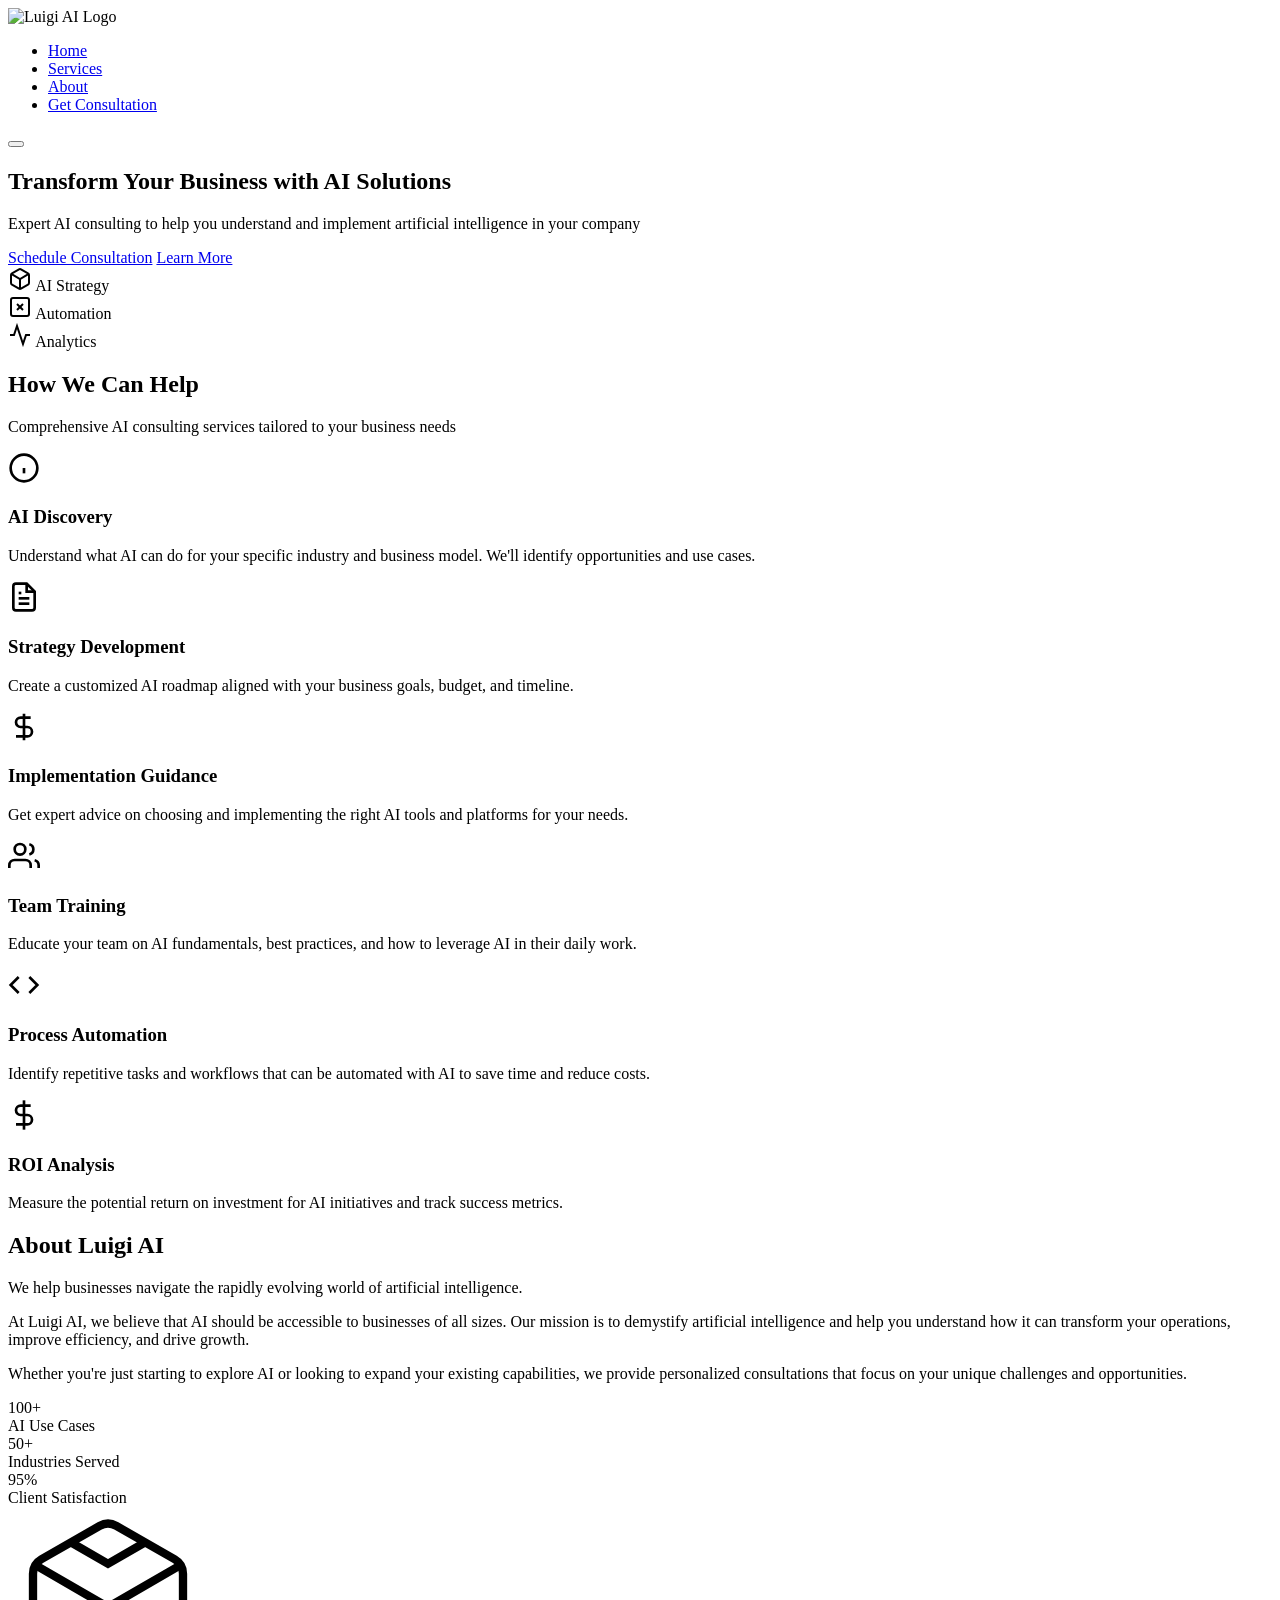
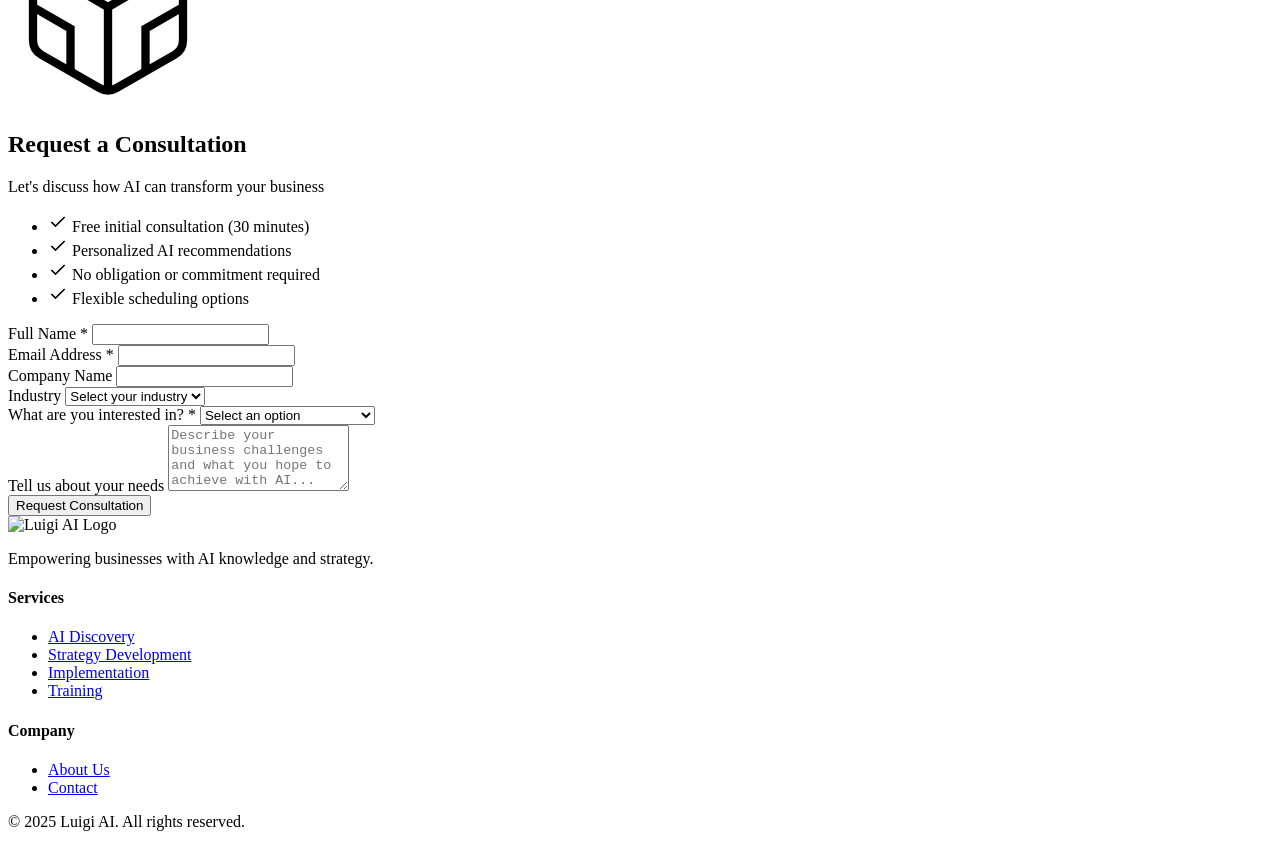
==== index.html @ 8d46aa13 "go live" ====
<!DOCTYPE html>
<html lang="en">
<head>
    <meta charset="UTF-8">
    <meta name="viewport" content="width=device-width, initial-scale=1.0">
    <title>Luigi AI - AI Consulting for Your Business</title>
    <link rel="stylesheet" href="styles.css">
    <link rel="preconnect" href="https://fonts.googleapis.com">
    <link rel="preconnect" href="https://fonts.gstatic.com" crossorigin>
    <link href="https://fonts.googleapis.com/css2?family=Inter:wght@300;400;500;600;700&display=swap" rel="stylesheet">
</head>
<body class="home-page">
    <!-- Navigation -->
    <nav class="navbar">
        <div class="container">
            <div class="nav-content">
                <div class="logo">
                    <img src="static/Luigi AI Logo.png" alt="Luigi AI Logo">
                </div>
                <ul class="nav-links">
                    <li><a href="#home">Home</a></li>
                    <li><a href="#services">Services</a></li>
                    <li><a href="#about">About</a></li>
                    <li><a href="#consultation" class="btn-primary">Get Consultation</a></li>
                </ul>
                <button class="mobile-menu-toggle" aria-label="Toggle menu">
                    <span></span>
                    <span></span>
                    <span></span>
                </button>
            </div>
        </div>
    </nav>

    <!-- Hero Section -->
    <section id="home" class="hero">
        <div class="container">
            <div class="hero-content">
                <h1 class="hero-title">Transform Your Business with <span class="gradient-text">AI Solutions</span></h1>
                <p class="hero-subtitle">Expert AI consulting to help you understand and implement artificial intelligence in your company</p>
                <div class="hero-buttons">
                    <a href="#consultation" class="btn-primary btn-large">Schedule Consultation</a>
                    <a href="#services" class="btn-secondary btn-large">Learn More</a>
                </div>
            </div>
            <div class="hero-visual">
                <div class="floating-card card-1">
                    <svg width="24" height="24" viewBox="0 0 24 24" fill="none" stroke="currentColor" stroke-width="2">
                        <path d="M21 16V8a2 2 0 0 0-1-1.73l-7-4a2 2 0 0 0-2 0l-7 4A2 2 0 0 0 3 8v8a2 2 0 0 0 1 1.73l7 4a2 2 0 0 0 2 0l7-4A2 2 0 0 0 21 16z"></path>
                        <polyline points="3.27 6.96 12 12.01 20.73 6.96"></polyline>
                        <line x1="12" y1="22.08" x2="12" y2="12"></line>
                    </svg>
                    <span>AI Strategy</span>
                </div>
                <div class="floating-card card-2">
                    <svg width="24" height="24" viewBox="0 0 24 24" fill="none" stroke="currentColor" stroke-width="2">
                        <rect x="3" y="3" width="18" height="18" rx="2" ry="2"></rect>
                        <line x1="9" y1="9" x2="15" y2="15"></line>
                        <line x1="15" y1="9" x2="9" y2="15"></line>
                    </svg>
                    <span>Automation</span>
                </div>
                <div class="floating-card card-3">
                    <svg width="24" height="24" viewBox="0 0 24 24" fill="none" stroke="currentColor" stroke-width="2">
                        <polyline points="22 12 18 12 15 21 9 3 6 12 2 12"></polyline>
                    </svg>
                    <span>Analytics</span>
                </div>
            </div>
        </div>
    </section>

    <!-- Services Section -->
    <section id="services" class="services">
        <div class="container">
            <div class="section-header">
                <h2>How We Can Help</h2>
                <p>Comprehensive AI consulting services tailored to your business needs</p>
            </div>
            <div class="services-grid">
                <div class="service-card">
                    <div class="service-icon">
                        <svg width="32" height="32" viewBox="0 0 24 24" fill="none" stroke="currentColor" stroke-width="2">
                            <circle cx="12" cy="12" r="10"></circle>
                            <line x1="12" y1="16" x2="12" y2="12"></line>
                            <line x1="12" y1="8" x2="12.01" y2="8"></line>
                        </svg>
                    </div>
                    <h3>AI Discovery</h3>
                    <p>Understand what AI can do for your specific industry and business model. We'll identify opportunities and use cases.</p>
                </div>
                <div class="service-card">
                    <div class="service-icon">
                        <svg width="32" height="32" viewBox="0 0 24 24" fill="none" stroke="currentColor" stroke-width="2">
                            <path d="M14 2H6a2 2 0 0 0-2 2v16a2 2 0 0 0 2 2h12a2 2 0 0 0 2-2V8z"></path>
                            <polyline points="14 2 14 8 20 8"></polyline>
                            <line x1="16" y1="13" x2="8" y2="13"></line>
                            <line x1="16" y1="17" x2="8" y2="17"></line>
                            <polyline points="10 9 9 9 8 9"></polyline>
                        </svg>
                    </div>
                    <h3>Strategy Development</h3>
                    <p>Create a customized AI roadmap aligned with your business goals, budget, and timeline.</p>
                </div>
                <div class="service-card">
                    <div class="service-icon">
                        <svg width="32" height="32" viewBox="0 0 24 24" fill="none" stroke="currentColor" stroke-width="2">
                            <path d="M12 2v20M17 5H9.5a3.5 3.5 0 0 0 0 7h5a3.5 3.5 0 0 1 0 7H6"></path>
                        </svg>
                    </div>
                    <h3>Implementation Guidance</h3>
                    <p>Get expert advice on choosing and implementing the right AI tools and platforms for your needs.</p>
                </div>
                <div class="service-card">
                    <div class="service-icon">
                        <svg width="32" height="32" viewBox="0 0 24 24" fill="none" stroke="currentColor" stroke-width="2">
                            <path d="M17 21v-2a4 4 0 0 0-4-4H5a4 4 0 0 0-4 4v2"></path>
                            <circle cx="9" cy="7" r="4"></circle>
                            <path d="M23 21v-2a4 4 0 0 0-3-3.87"></path>
                            <path d="M16 3.13a4 4 0 0 1 0 7.75"></path>
                        </svg>
                    </div>
                    <h3>Team Training</h3>
                    <p>Educate your team on AI fundamentals, best practices, and how to leverage AI in their daily work.</p>
                </div>
                <div class="service-card">
                    <div class="service-icon">
                        <svg width="32" height="32" viewBox="0 0 24 24" fill="none" stroke="currentColor" stroke-width="2">
                            <polyline points="16 18 22 12 16 6"></polyline>
                            <polyline points="8 6 2 12 8 18"></polyline>
                        </svg>
                    </div>
                    <h3>Process Automation</h3>
                    <p>Identify repetitive tasks and workflows that can be automated with AI to save time and reduce costs.</p>
                </div>
                <div class="service-card">
                    <div class="service-icon">
                        <svg width="32" height="32" viewBox="0 0 24 24" fill="none" stroke="currentColor" stroke-width="2">
                            <line x1="12" y1="1" x2="12" y2="23"></line>
                            <path d="M17 5H9.5a3.5 3.5 0 0 0 0 7h5a3.5 3.5 0 0 1 0 7H6"></path>
                        </svg>
                    </div>
                    <h3>ROI Analysis</h3>
                    <p>Measure the potential return on investment for AI initiatives and track success metrics.</p>
                </div>
            </div>
        </div>
    </section>

    <!-- About Section -->
    <section id="about" class="about">
        <div class="container">
            <div class="about-content">
                <div class="about-text">
                    <h2>About Luigi AI</h2>
                    <p class="lead">We help businesses navigate the rapidly evolving world of artificial intelligence.</p>
                    <p>At Luigi AI, we believe that AI should be accessible to businesses of all sizes. Our mission is to demystify artificial intelligence and help you understand how it can transform your operations, improve efficiency, and drive growth.</p>
                    <p>Whether you're just starting to explore AI or looking to expand your existing capabilities, we provide personalized consultations that focus on your unique challenges and opportunities.</p>
                    <div class="stats">
                        <div class="stat">
                            <div class="stat-number">100+</div>
                            <div class="stat-label">AI Use Cases</div>
                        </div>
                        <div class="stat">
                            <div class="stat-number">50+</div>
                            <div class="stat-label">Industries Served</div>
                        </div>
                        <div class="stat">
                            <div class="stat-number">95%</div>
                            <div class="stat-label">Client Satisfaction</div>
                        </div>
                    </div>
                </div>
                <div class="about-image">
                    <div class="image-placeholder">
                        <svg width="200" height="200" viewBox="0 0 24 24" fill="none" stroke="currentColor" stroke-width="1">
                            <path d="M21 16V8a2 2 0 0 0-1-1.73l-7-4a2 2 0 0 0-2 0l-7 4A2 2 0 0 0 3 8v8a2 2 0 0 0 1 1.73l7 4a2 2 0 0 0 2 0l7-4A2 2 0 0 0 21 16z"></path>
                            <polyline points="7.5 4.21 12 6.81 16.5 4.21"></polyline>
                            <polyline points="7.5 19.79 7.5 14.6 3 12"></polyline>
                            <polyline points="21 12 16.5 14.6 16.5 19.79"></polyline>
                            <polyline points="3.27 6.96 12 12.01 20.73 6.96"></polyline>
                            <line x1="12" y1="22.08" x2="12" y2="12"></line>
                        </svg>
                    </div>
                </div>
            </div>
        </div>
    </section>

    <!-- Consultation Form Section -->
    <section id="consultation" class="consultation">
        <div class="container">
            <div class="consultation-content">
                <div class="consultation-info">
                    <h2>Request a Consultation</h2>
                    <p class="lead">Let's discuss how AI can transform your business</p>
                    <ul class="benefits-list">
                        <li>
                            <svg width="20" height="20" viewBox="0 0 24 24" fill="none" stroke="currentColor" stroke-width="2">
                                <polyline points="20 6 9 17 4 12"></polyline>
                            </svg>
                            <span>Free initial consultation (30 minutes)</span>
                        </li>
                        <li>
                            <svg width="20" height="20" viewBox="0 0 24 24" fill="none" stroke="currentColor" stroke-width="2">
                                <polyline points="20 6 9 17 4 12"></polyline>
                            </svg>
                            <span>Personalized AI recommendations</span>
                        </li>
                        <li>
                            <svg width="20" height="20" viewBox="0 0 24 24" fill="none" stroke="currentColor" stroke-width="2">
                                <polyline points="20 6 9 17 4 12"></polyline>
                            </svg>
                            <span>No obligation or commitment required</span>
                        </li>
                        <li>
                            <svg width="20" height="20" viewBox="0 0 24 24" fill="none" stroke="currentColor" stroke-width="2">
                                <polyline points="20 6 9 17 4 12"></polyline>
                            </svg>
                            <span>Flexible scheduling options</span>
                        </li>
                    </ul>
                </div>
                <div class="consultation-form-wrapper">
                    <form id="consultationForm" class="consultation-form">
                        <div class="form-group">
                            <label for="name">Full Name *</label>
                            <input type="text" id="name" name="name" required>
                        </div>
                        <div class="form-group">
                            <label for="email">Email Address *</label>
                            <input type="email" id="email" name="email" required>
                        </div>
                        <div class="form-group">
                            <label for="company">Company Name</label>
                            <input type="text" id="company" name="company">
                        </div>
                        <div class="form-group">
                            <label for="industry">Industry</label>
                            <select id="industry" name="industry">
                                <option value="">Select your industry</option>
                                <option value="technology">Technology</option>
                                <option value="healthcare">Healthcare</option>
                                <option value="finance">Finance</option>
                                <option value="retail">Retail</option>
                                <option value="manufacturing">Manufacturing</option>
                                <option value="education">Education</option>
                                <option value="real-estate">Real Estate</option>
                                <option value="marketing">Marketing</option>
                                <option value="other">Other</option>
                            </select>
                        </div>
                        <div class="form-group">
                            <label for="interest">What are you interested in? *</label>
                            <select id="interest" name="interest" required>
                                <option value="">Select an option</option>
                                <option value="learning">Learning about AI basics</option>
                                <option value="strategy">Developing an AI strategy</option>
                                <option value="implementation">Implementing AI tools</option>
                                <option value="automation">Process automation</option>
                                <option value="training">Team training</option>
                                <option value="other">Other</option>
                            </select>
                        </div>
                        <div class="form-group">
                            <label for="message">Tell us about your needs</label>
                            <textarea id="message" name="message" rows="4" placeholder="Describe your business challenges and what you hope to achieve with AI..."></textarea>
                        </div>
                        <button type="submit" class="btn-primary btn-large btn-full">Request Consultation</button>
                    </form>
                    <div id="formSuccess" class="form-success" style="display: none;">
                        <svg width="48" height="48" viewBox="0 0 24 24" fill="none" stroke="currentColor" stroke-width="2">
                            <path d="M22 11.08V12a10 10 0 1 1-5.93-9.14"></path>
                            <polyline points="22 4 12 14.01 9 11.01"></polyline>
                        </svg>
                        <h3>Thank you for your request!</h3>
                        <p>We'll get back to you within 24 hours to schedule your consultation.</p>
                    </div>
                </div>
            </div>
        </div>
    </section>

    <!-- Footer -->
    <footer class="footer">
        <div class="container">
            <div class="footer-content">
                <div class="footer-brand">
                    <img src="static/Luigi AI Logo.png" alt="Luigi AI Logo" class="footer-logo">
                    <p>Empowering businesses with AI knowledge and strategy.</p>
                </div>
                <div class="footer-links">
                    <div class="footer-column">
                        <h4>Services</h4>
                        <ul>
                            <li><a href="#services">AI Discovery</a></li>
                            <li><a href="#services">Strategy Development</a></li>
                            <li><a href="#services">Implementation</a></li>
                            <li><a href="#services">Training</a></li>
                        </ul>
                    </div>
                    <div class="footer-column">
                        <h4>Company</h4>
                        <ul>
                            <li><a href="#about">About Us</a></li>
                            <li><a href="#consultation">Contact</a></li>
                        </ul>
                    </div>
                </div>
            </div>
            <div class="footer-bottom">
                <p>&copy; 2025 Luigi AI. All rights reserved.</p>
            </div>
        </div>
    </footer>

    <script type="text/javascript" src="https://cdn.jsdelivr.net/npm/@emailjs/browser@4/dist/email.min.js"></script>
    <script src="script.js"></script>
</body>
</html>
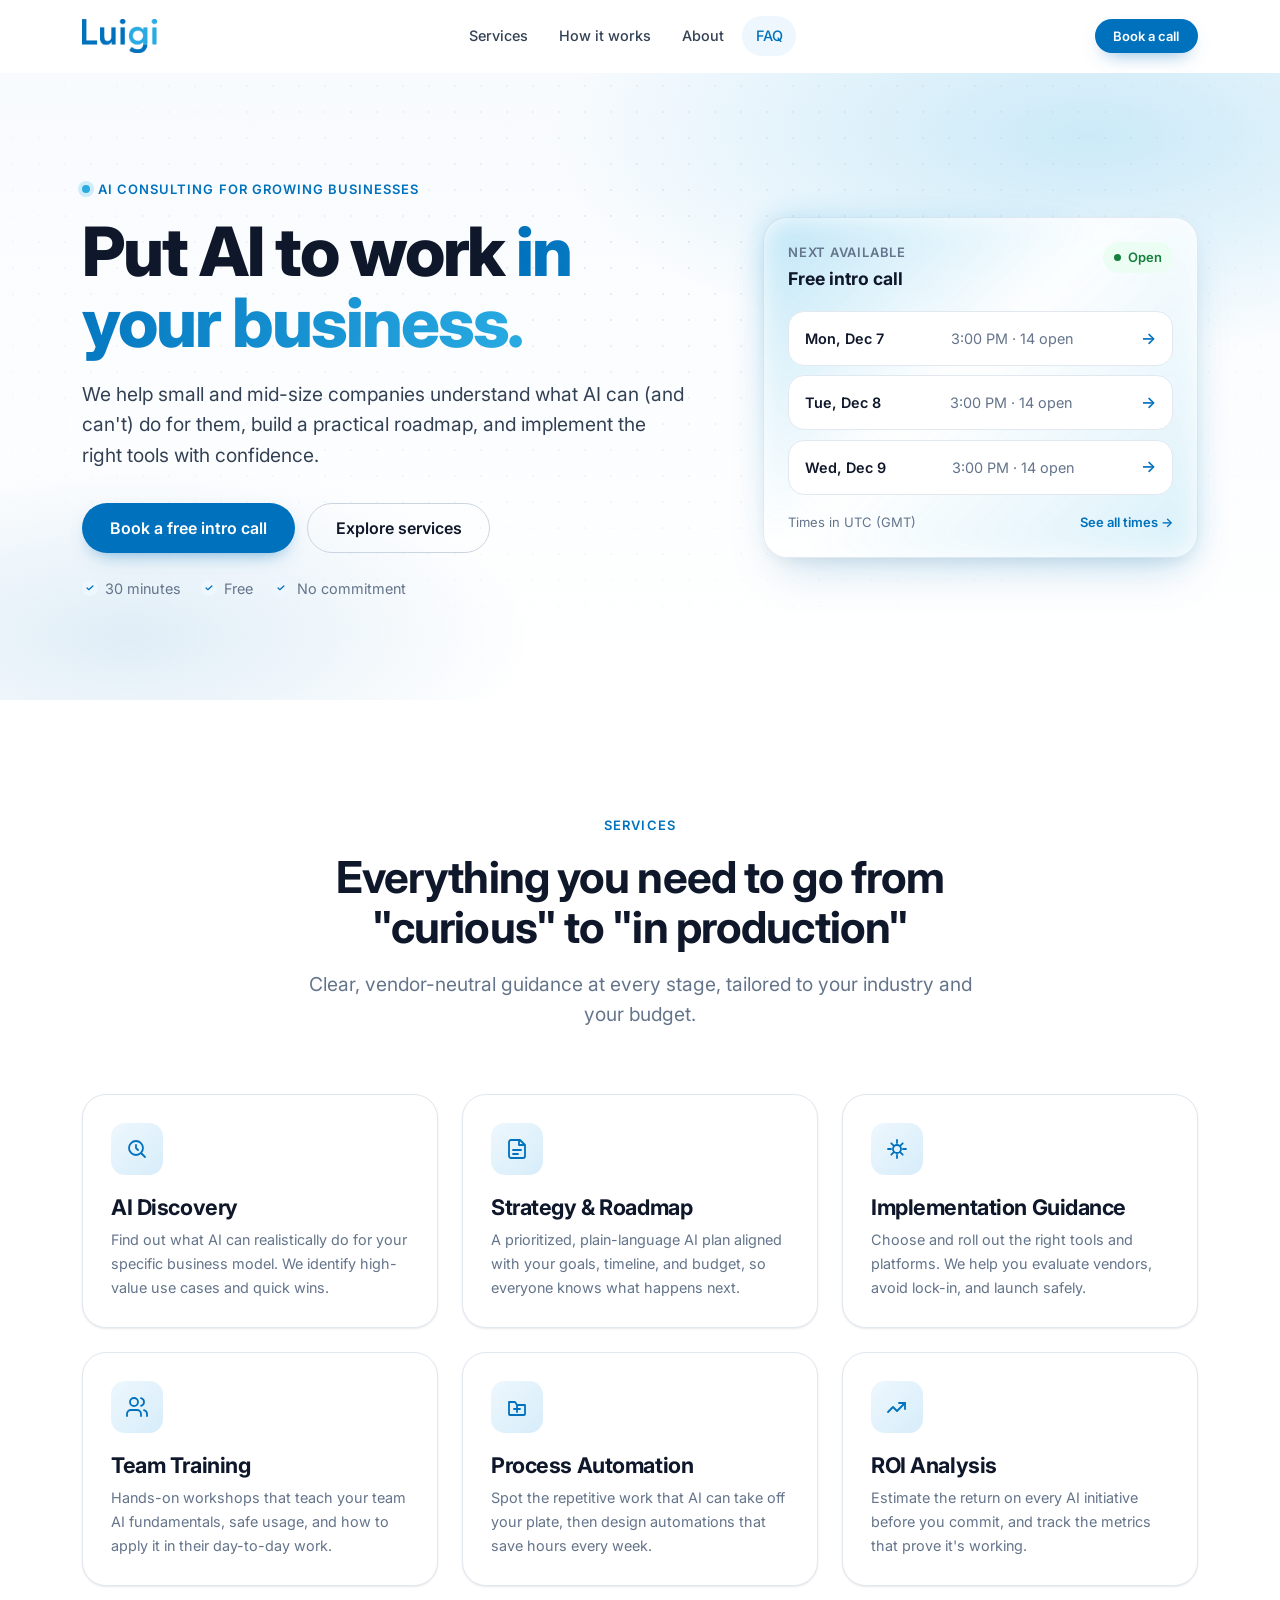
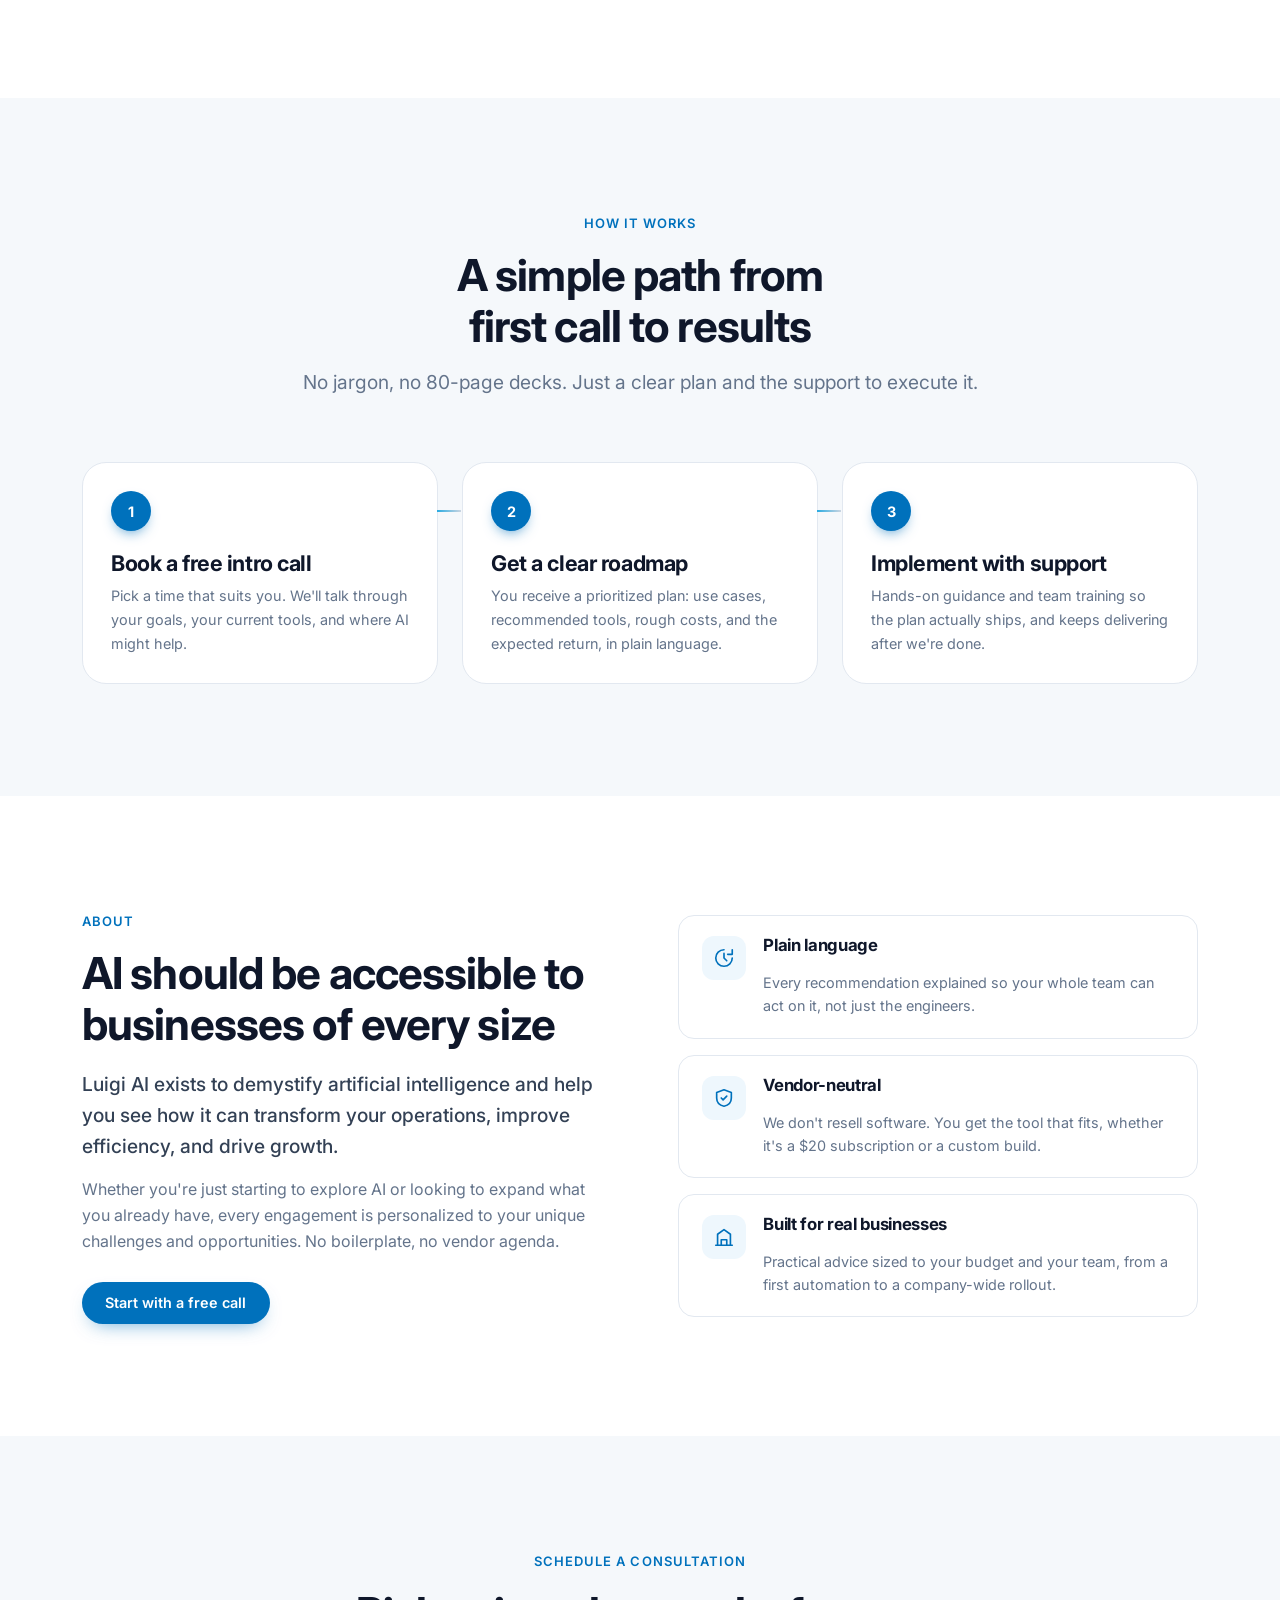
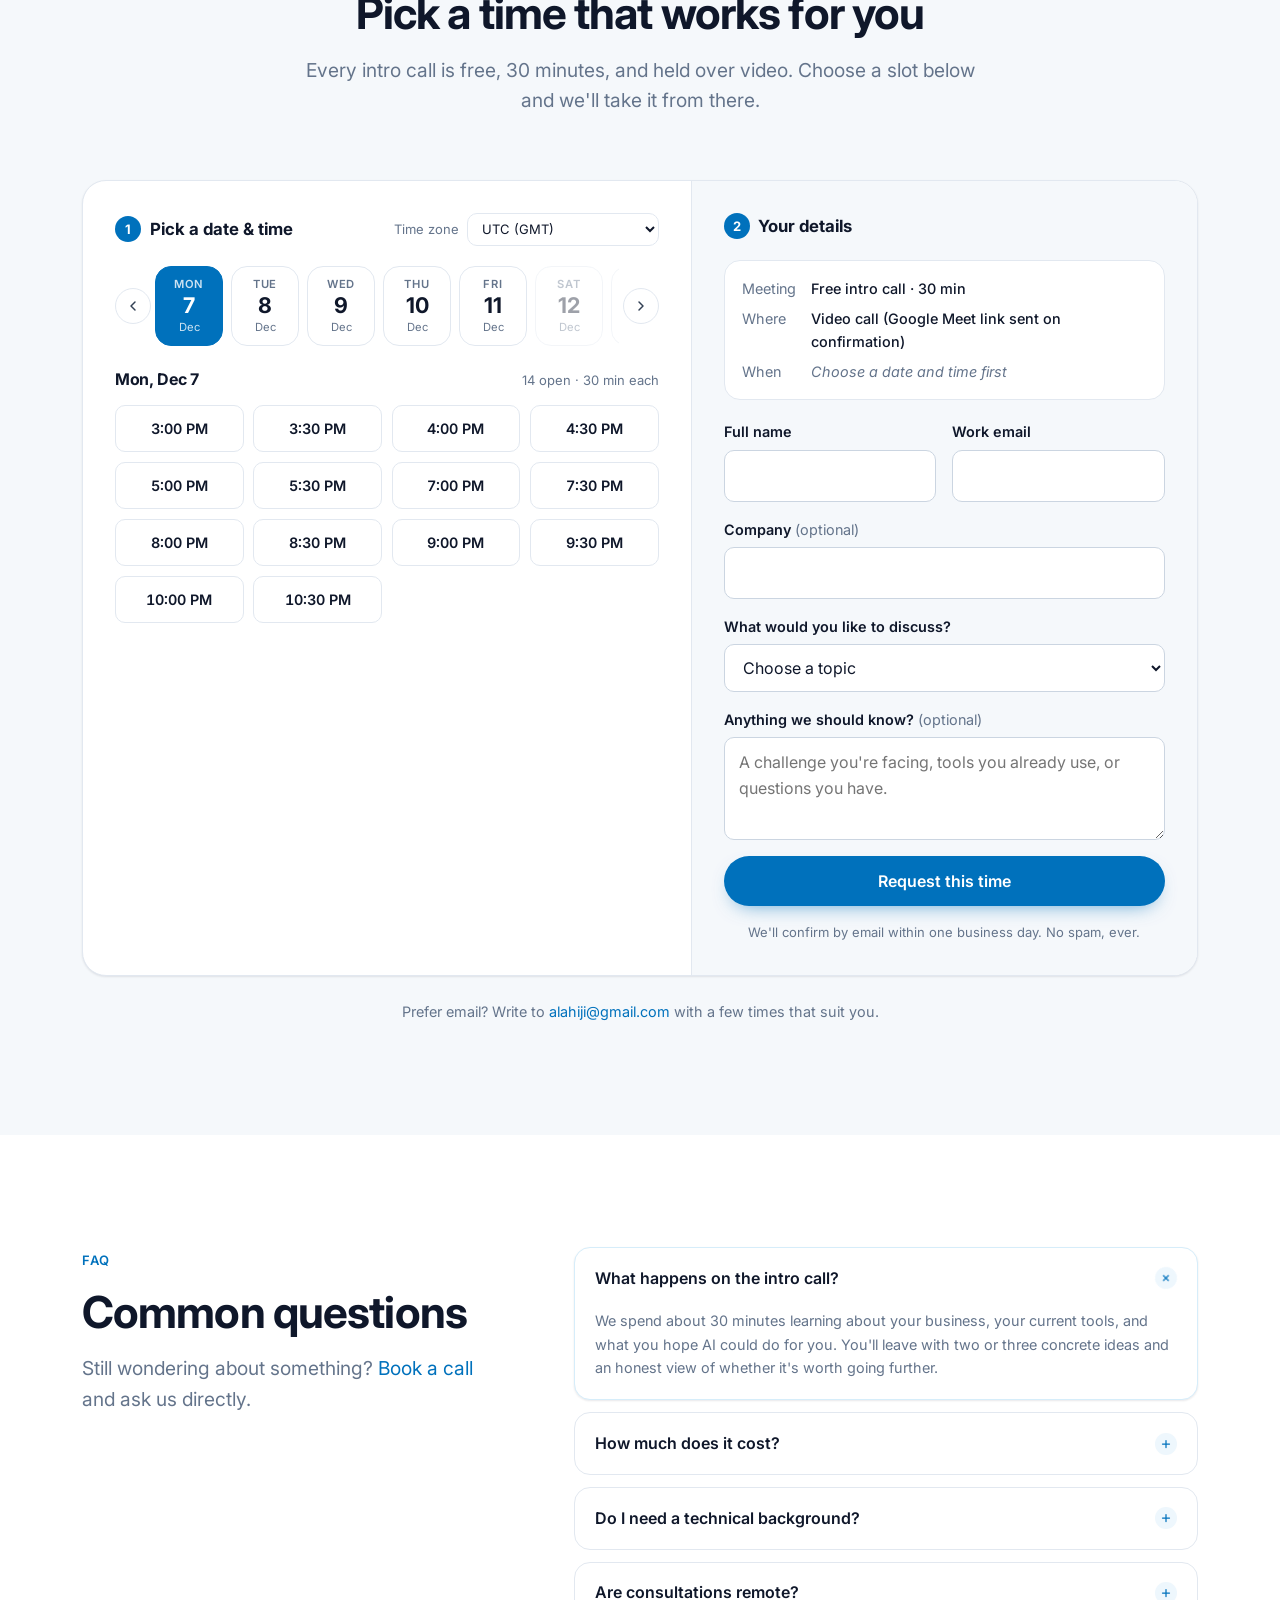
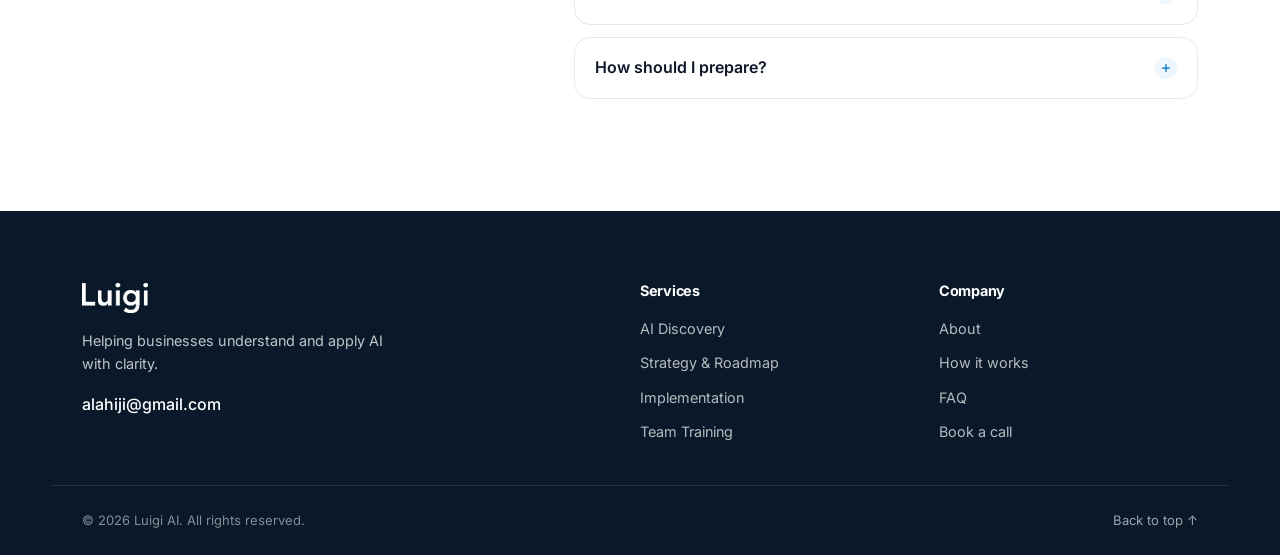
==== commit 049334eb: "Redesign site and add configurable consultation scheduler Rebuild the one-page site with a modern, r" ====
--- a/index.html
+++ b/index.html
@@ -3,318 +3,337 @@
 <head>
     <meta charset="UTF-8">
     <meta name="viewport" content="width=device-width, initial-scale=1.0">
-    <title>Luigi AI - AI Consulting for Your Business</title>
-    <link rel="stylesheet" href="styles.css">
+    <title>Luigi AI — Practical AI consulting for your business</title>
+    <meta name="description" content="Luigi AI helps small and mid-size businesses understand what AI can do for them, build a practical roadmap, and implement the right tools. Book a free 30-minute intro call.">
+    <meta name="theme-color" content="#0071BC">
+    <link rel="canonical" href="https://luigiai.dev/">
+    <link rel="icon" href="favicon.svg" type="image/svg+xml">
+    <link rel="apple-touch-icon" href="static/Luigi AI Logo.png">
+
+    <meta property="og:type" content="website">
+    <meta property="og:site_name" content="Luigi AI">
+    <meta property="og:title" content="Luigi AI — Practical AI consulting for your business">
+    <meta property="og:description" content="Understand what AI can do for your business, get a clear roadmap, and implement with confidence. Book a free 30-minute intro call.">
+    <meta property="og:url" content="https://luigiai.dev/">
+    <meta property="og:image" content="https://luigiai.dev/static/Luigi%20AI%20Logo.png">
+    <meta name="twitter:card" content="summary_large_image">
+    <meta name="twitter:title" content="Luigi AI — Practical AI consulting for your business">
+    <meta name="twitter:description" content="Understand what AI can do for your business, get a clear roadmap, and implement with confidence.">
+    <meta name="twitter:image" content="https://luigiai.dev/static/Luigi%20AI%20Logo.png">
+
     <link rel="preconnect" href="https://fonts.googleapis.com">
     <link rel="preconnect" href="https://fonts.gstatic.com" crossorigin>
-    <link href="https://fonts.googleapis.com/css2?family=Inter:wght@300;400;500;600;700&display=swap" rel="stylesheet">
+    <link href="https://fonts.googleapis.com/css2?family=Inter:wght@400;500;600;700;800&display=swap" rel="stylesheet">
+    <link rel="stylesheet" href="styles.css">
+
+    <script type="application/ld+json">
+    {
+      "@context": "https://schema.org",
+      "@type": "ProfessionalService",
+      "name": "Luigi AI",
+      "url": "https://luigiai.dev/",
+      "logo": "https://luigiai.dev/static/Luigi%20AI%20Logo.png",
+      "description": "AI consulting for small and mid-size businesses: discovery, strategy, implementation guidance, and team training.",
+      "email": "alahiji@gmail.com",
+      "areaServed": "Worldwide",
+      "serviceType": ["AI consulting", "AI strategy", "Process automation", "AI training"]
+    }
+    </script>
 </head>
-<body class="home-page">
-    <!-- Navigation -->
-    <nav class="navbar">
-        <div class="container">
-            <div class="nav-content">
-                <div class="logo">
-                    <img src="static/Luigi AI Logo.png" alt="Luigi AI Logo">
-                </div>
-                <ul class="nav-links">
-                    <li><a href="#home">Home</a></li>
-                    <li><a href="#services">Services</a></li>
+<body>
+    <a class="skip-link" href="#main">Skip to content</a>
+
+    <!-- Header / Navigation -->
+    <header class="site-header" id="top">
+        <div class="container nav-bar">
+            <a href="#top" class="brand" aria-label="Luigi AI home">
+                <img src="static/Luigi AI Logo.png" alt="Luigi AI" width="3055" height="1390">
+            </a>
+
+            <nav class="nav-desktop" aria-label="Primary">
+                <a href="#services">Services</a>
+                <a href="#process">How it works</a>
+                <a href="#about">About</a>
+                <a href="#faq">FAQ</a>
+            </nav>
+
+            <div class="nav-actions">
+                <a href="#book" class="btn btn-primary btn-sm">Book a call</a>
+                <button class="nav-toggle" type="button" aria-label="Open menu" aria-expanded="false" aria-controls="mobileNav">
+                    <span class="nav-toggle-bar"></span>
+                    <span class="nav-toggle-bar"></span>
+                    <span class="nav-toggle-bar"></span>
+                </button>
+            </div>
+        </div>
+
+        <nav class="nav-mobile" id="mobileNav" aria-label="Mobile" hidden>
+            <a href="#services">Services</a>
+            <a href="#process">How it works</a>
+            <a href="#about">About</a>
+            <a href="#faq">FAQ</a>
+            <a href="#book" class="btn btn-primary btn-block">Book a free intro call</a>
+        </nav>
+    </header>
+
+    <main id="main">
+        <!-- Hero -->
+        <section class="hero" aria-labelledby="hero-title">
+            <div class="hero-bg" aria-hidden="true"></div>
+            <div class="container hero-grid">
+                <div class="hero-copy">
+                    <p class="eyebrow"><span class="eyebrow-dot"></span>AI consulting for growing businesses</p>
+                    <h1 id="hero-title" class="hero-title">Put AI to work <span class="text-gradient">in your business.</span></h1>
+                    <p class="hero-lead">We help small and mid-size companies understand what AI can (and can't) do for them, build a practical roadmap, and implement the right tools with confidence.</p>
+                    <div class="hero-actions">
+                        <a href="#book" class="btn btn-primary btn-lg">Book a free intro call</a>
+                        <a href="#services" class="btn btn-ghost btn-lg">Explore services</a>
+                    </div>
+                    <ul class="hero-trust" aria-label="What to expect">
+                        <li>30 minutes</li>
+                        <li>Free</li>
+                        <li>No commitment</li>
+                    </ul>
+                </div>
+
+                <div class="hero-card" id="heroCard" data-reveal>
+                    <div class="hero-card-head">
+                        <div>
+                            <p class="hero-card-kicker">Next available</p>
+                            <p class="hero-card-title" data-meeting-label>Free intro call</p>
+                        </div>
+                        <span class="pill pill-live"><span class="pill-dot"></span>Open</span>
+                    </div>
+                    <ul class="hero-slots" id="heroSlots" aria-label="Next available times">
+                        <li class="hero-slot-skeleton"></li>
+                        <li class="hero-slot-skeleton"></li>
+                        <li class="hero-slot-skeleton"></li>
+                    </ul>
+                    <p class="hero-card-foot">
+                        <span data-hero-tz>Times in your local time zone</span>
+                        <a href="#book">See all times →</a>
+                    </p>
+                </div>
+            </div>
+        </section>
+
+        <!-- Services -->
+        <section id="services" class="section" aria-labelledby="services-title">
+            <div class="container">
+                <div class="section-head">
+                    <p class="eyebrow">Services</p>
+                    <h2 id="services-title">Everything you need to go from "curious" to "in production"</h2>
+                    <p class="section-lead">Clear, vendor-neutral guidance at every stage, tailored to your industry and your budget.</p>
+                </div>
+
+                <div class="grid grid-3">
+                    <article class="card service" data-reveal>
+                        <div class="service-icon" aria-hidden="true">
+                            <svg viewBox="0 0 24 24" fill="none" stroke="currentColor" stroke-width="1.8" stroke-linecap="round" stroke-linejoin="round"><circle cx="11" cy="11" r="7"/><path d="m20 20-3.5-3.5"/><path d="M11 8v3l2 2"/></svg>
+                        </div>
+                        <h3>AI Discovery</h3>
+                        <p>Find out what AI can realistically do for your specific business model. We identify high-value use cases and quick wins.</p>
+                    </article>
+
+                    <article class="card service" data-reveal>
+                        <div class="service-icon" aria-hidden="true">
+                            <svg viewBox="0 0 24 24" fill="none" stroke="currentColor" stroke-width="1.8" stroke-linecap="round" stroke-linejoin="round"><path d="M4 19V5a2 2 0 0 1 2-2h9l5 5v11a2 2 0 0 1-2 2H6a2 2 0 0 1-2-2Z"/><path d="M14 3v5h5"/><path d="M8 13h8M8 17h5"/></svg>
+                        </div>
+                        <h3>Strategy &amp; Roadmap</h3>
+                        <p>A prioritized, plain-language AI plan aligned with your goals, timeline, and budget, so everyone knows what happens next.</p>
+                    </article>
+
+                    <article class="card service" data-reveal>
+                        <div class="service-icon" aria-hidden="true">
+                            <svg viewBox="0 0 24 24" fill="none" stroke="currentColor" stroke-width="1.8" stroke-linecap="round" stroke-linejoin="round"><path d="M12 3v3M12 18v3M3 12h3M18 12h3"/><circle cx="12" cy="12" r="4"/><path d="m6.3 6.3 2.1 2.1M15.6 15.6l2.1 2.1M6.3 17.7l2.1-2.1M15.6 8.4l2.1-2.1"/></svg>
+                        </div>
+                        <h3>Implementation Guidance</h3>
+                        <p>Choose and roll out the right tools and platforms. We help you evaluate vendors, avoid lock-in, and launch safely.</p>
+                    </article>
+
+                    <article class="card service" data-reveal>
+                        <div class="service-icon" aria-hidden="true">
+                            <svg viewBox="0 0 24 24" fill="none" stroke="currentColor" stroke-width="1.8" stroke-linecap="round" stroke-linejoin="round"><path d="M16 21v-2a4 4 0 0 0-4-4H6a4 4 0 0 0-4 4v2"/><circle cx="9" cy="7" r="4"/><path d="M22 21v-2a4 4 0 0 0-3-3.87M16 3.13a4 4 0 0 1 0 7.75"/></svg>
+                        </div>
+                        <h3>Team Training</h3>
+                        <p>Hands-on workshops that teach your team AI fundamentals, safe usage, and how to apply it in their day-to-day work.</p>
+                    </article>
+
+                    <article class="card service" data-reveal>
+                        <div class="service-icon" aria-hidden="true">
+                            <svg viewBox="0 0 24 24" fill="none" stroke="currentColor" stroke-width="1.8" stroke-linecap="round" stroke-linejoin="round"><path d="M4 7h6l2 3h8v9a1 1 0 0 1-1 1H5a1 1 0 0 1-1-1V7Z"/><path d="M9 14h6M12 11v6"/></svg>
+                        </div>
+                        <h3>Process Automation</h3>
+                        <p>Spot the repetitive work that AI can take off your plate, then design automations that save hours every week.</p>
+                    </article>
+
+                    <article class="card service" data-reveal>
+                        <div class="service-icon" aria-hidden="true">
+                            <svg viewBox="0 0 24 24" fill="none" stroke="currentColor" stroke-width="1.8" stroke-linecap="round" stroke-linejoin="round"><path d="M3 17l5-5 4 4 8-8"/><path d="M14 8h6v6"/></svg>
+                        </div>
+                        <h3>ROI Analysis</h3>
+                        <p>Estimate the return on every AI initiative before you commit, and track the metrics that prove it's working.</p>
+                    </article>
+                </div>
+            </div>
+        </section>
+
+        <!-- Process -->
+        <section id="process" class="section section-alt" aria-labelledby="process-title">
+            <div class="container">
+                <div class="section-head">
+                    <p class="eyebrow">How it works</p>
+                    <h2 id="process-title">A simple path from first call to results</h2>
+                    <p class="section-lead">No jargon, no 80-page decks. Just a clear plan and the support to execute it.</p>
+                </div>
+
+                <ol class="steps">
+                    <li class="step" data-reveal>
+                        <span class="step-num">1</span>
+                        <h3>Book a free intro call</h3>
+                        <p>Pick a time that suits you. We'll talk through your goals, your current tools, and where AI might help.</p>
+                    </li>
+                    <li class="step" data-reveal>
+                        <span class="step-num">2</span>
+                        <h3>Get a clear roadmap</h3>
+                        <p>You receive a prioritized plan: use cases, recommended tools, rough costs, and the expected return, in plain language.</p>
+                    </li>
+                    <li class="step" data-reveal>
+                        <span class="step-num">3</span>
+                        <h3>Implement with support</h3>
+                        <p>Hands-on guidance and team training so the plan actually ships, and keeps delivering after we're done.</p>
+                    </li>
+                </ol>
+            </div>
+        </section>
+
+        <!-- About -->
+        <section id="about" class="section" aria-labelledby="about-title">
+            <div class="container about-grid">
+                <div class="about-copy">
+                    <p class="eyebrow">About</p>
+                    <h2 id="about-title">AI should be accessible to businesses of every size</h2>
+                    <p class="lead">Luigi AI exists to demystify artificial intelligence and help you see how it can transform your operations, improve efficiency, and drive growth.</p>
+                    <p>Whether you're just starting to explore AI or looking to expand what you already have, every engagement is personalized to your unique challenges and opportunities. No boilerplate, no vendor agenda.</p>
+                    <a href="#book" class="btn btn-primary">Start with a free call</a>
+                </div>
+
+                <ul class="pillars" aria-label="What makes Luigi AI different">
+                    <li class="pillar" data-reveal>
+                        <div class="pillar-icon" aria-hidden="true">
+                            <svg viewBox="0 0 24 24" fill="none" stroke="currentColor" stroke-width="1.8" stroke-linecap="round" stroke-linejoin="round"><path d="M21 12a9 9 0 1 1-9-9"/><path d="M12 7v5l3 3"/><path d="M21 3v5h-5"/></svg>
+                        </div>
+                        <h3>Plain language</h3>
+                        <p>Every recommendation explained so your whole team can act on it, not just the engineers.</p>
+                    </li>
+                    <li class="pillar" data-reveal>
+                        <div class="pillar-icon" aria-hidden="true">
+                            <svg viewBox="0 0 24 24" fill="none" stroke="currentColor" stroke-width="1.8" stroke-linecap="round" stroke-linejoin="round"><path d="M12 3 4 6v6c0 5 3.5 8 8 9 4.5-1 8-4 8-9V6l-8-3Z"/><path d="m9 12 2 2 4-4"/></svg>
+                        </div>
+                        <h3>Vendor-neutral</h3>
+                        <p>We don't resell software. You get the tool that fits, whether it's a $20 subscription or a custom build.</p>
+                    </li>
+                    <li class="pillar" data-reveal>
+                        <div class="pillar-icon" aria-hidden="true">
+                            <svg viewBox="0 0 24 24" fill="none" stroke="currentColor" stroke-width="1.8" stroke-linecap="round" stroke-linejoin="round"><path d="M3 21h18"/><path d="M5 21V9l7-5 7 5v12"/><path d="M9 21v-6h6v6"/></svg>
+                        </div>
+                        <h3>Built for real businesses</h3>
+                        <p>Practical advice sized to your budget and your team, from a first automation to a company-wide rollout.</p>
+                    </li>
+                </ul>
+            </div>
+        </section>
+
+        <!-- Booking -->
+        <section id="book" class="section section-alt booking" aria-labelledby="book-title">
+            <div class="container">
+                <div class="section-head">
+                    <p class="eyebrow">Schedule a consultation</p>
+                    <h2 id="book-title">Pick a time that works for you</h2>
+                    <p class="section-lead">Every intro call is free, <span data-duration>30</span> minutes, and held over video. Choose a slot below and we'll take it from there.</p>
+                </div>
+
+                <div class="booking-shell card" id="bookingShell">
+                    <!-- Populated by scheduler.js -->
+                    <noscript>
+                        <p class="booking-noscript">Our scheduler needs JavaScript. You can also email us directly at <a href="mailto:alahiji@gmail.com">alahiji@gmail.com</a> with a couple of times that suit you.</p>
+                    </noscript>
+                </div>
+
+                <p class="booking-alt">Prefer email? Write to <a data-contact-link href="mailto:alahiji@gmail.com">alahiji@gmail.com</a> with a few times that suit you.</p>
+            </div>
+        </section>
+
+        <!-- FAQ -->
+        <section id="faq" class="section" aria-labelledby="faq-title">
+            <div class="container faq-grid">
+                <div class="faq-intro">
+                    <p class="eyebrow">FAQ</p>
+                    <h2 id="faq-title">Common questions</h2>
+                    <p class="section-lead">Still wondering about something? <a href="#book">Book a call</a> and ask us directly.</p>
+                </div>
+
+                <div class="faq-list">
+                    <details class="faq-item" open>
+                        <summary>What happens on the intro call?</summary>
+                        <div class="faq-body"><p>We spend about 30 minutes learning about your business, your current tools, and what you hope AI could do for you. You'll leave with two or three concrete ideas and an honest view of whether it's worth going further.</p></div>
+                    </details>
+                    <details class="faq-item">
+                        <summary>How much does it cost?</summary>
+                        <div class="faq-body"><p>The intro call is free with no obligation. If we continue, we'll agree on a fixed-price engagement up front, from a single discovery session to ongoing advisory.</p></div>
+                    </details>
+                    <details class="faq-item">
+                        <summary>Do I need a technical background?</summary>
+                        <div class="faq-body"><p>Not at all. Most of our clients are business owners and operators. We translate the technical details into decisions you can make.</p></div>
+                    </details>
+                    <details class="faq-item">
+                        <summary>Are consultations remote?</summary>
+                        <div class="faq-body"><p>Yes. Calls are held over video, so we can work with you wherever you are. On-site workshops can be arranged for training engagements.</p></div>
+                    </details>
+                    <details class="faq-item">
+                        <summary>How should I prepare?</summary>
+                        <div class="faq-body"><p>Come with one or two problems that eat up your team's time, and a rough sense of your budget. That's enough for a productive first conversation.</p></div>
+                    </details>
+                </div>
+            </div>
+        </section>
+    </main>
+
+    <!-- Footer -->
+    <footer class="site-footer">
+        <div class="container footer-grid">
+            <div class="footer-brand">
+                <img src="static/Luigi AI Logo.png" alt="Luigi AI" class="footer-logo" width="3055" height="1390">
+                <p>Helping businesses understand and apply AI with clarity.</p>
+                <a data-contact-link href="mailto:alahiji@gmail.com" class="footer-email">alahiji@gmail.com</a>
+            </div>
+            <div class="footer-col">
+                <h4>Services</h4>
+                <ul>
+                    <li><a href="#services">AI Discovery</a></li>
+                    <li><a href="#services">Strategy &amp; Roadmap</a></li>
+                    <li><a href="#services">Implementation</a></li>
+                    <li><a href="#services">Team Training</a></li>
+                </ul>
+            </div>
+            <div class="footer-col">
+                <h4>Company</h4>
+                <ul>
                     <li><a href="#about">About</a></li>
-                    <li><a href="#consultation" class="btn-primary">Get Consultation</a></li>
+                    <li><a href="#process">How it works</a></li>
+                    <li><a href="#faq">FAQ</a></li>
+                    <li><a href="#book">Book a call</a></li>
                 </ul>
-                <button class="mobile-menu-toggle" aria-label="Toggle menu">
-                    <span></span>
-                    <span></span>
-                    <span></span>
-                </button>
             </div>
         </div>
-    </nav>
-
-    <!-- Hero Section -->
-    <section id="home" class="hero">
-        <div class="container">
-            <div class="hero-content">
-                <h1 class="hero-title">Transform Your Business with <span class="gradient-text">AI Solutions</span></h1>
-                <p class="hero-subtitle">Expert AI consulting to help you understand and implement artificial intelligence in your company</p>
-                <div class="hero-buttons">
-                    <a href="#consultation" class="btn-primary btn-large">Schedule Consultation</a>
-                    <a href="#services" class="btn-secondary btn-large">Learn More</a>
-                </div>
-            </div>
-            <div class="hero-visual">
-                <div class="floating-card card-1">
-                    <svg width="24" height="24" viewBox="0 0 24 24" fill="none" stroke="currentColor" stroke-width="2">
-                        <path d="M21 16V8a2 2 0 0 0-1-1.73l-7-4a2 2 0 0 0-2 0l-7 4A2 2 0 0 0 3 8v8a2 2 0 0 0 1 1.73l7 4a2 2 0 0 0 2 0l7-4A2 2 0 0 0 21 16z"></path>
-                        <polyline points="3.27 6.96 12 12.01 20.73 6.96"></polyline>
-                        <line x1="12" y1="22.08" x2="12" y2="12"></line>
-                    </svg>
-                    <span>AI Strategy</span>
-                </div>
-                <div class="floating-card card-2">
-                    <svg width="24" height="24" viewBox="0 0 24 24" fill="none" stroke="currentColor" stroke-width="2">
-                        <rect x="3" y="3" width="18" height="18" rx="2" ry="2"></rect>
-                        <line x1="9" y1="9" x2="15" y2="15"></line>
-                        <line x1="15" y1="9" x2="9" y2="15"></line>
-                    </svg>
-                    <span>Automation</span>
-                </div>
-                <div class="floating-card card-3">
-                    <svg width="24" height="24" viewBox="0 0 24 24" fill="none" stroke="currentColor" stroke-width="2">
-                        <polyline points="22 12 18 12 15 21 9 3 6 12 2 12"></polyline>
-                    </svg>
-                    <span>Analytics</span>
-                </div>
-            </div>
-        </div>
-    </section>
-
-    <!-- Services Section -->
-    <section id="services" class="services">
-        <div class="container">
-            <div class="section-header">
-                <h2>How We Can Help</h2>
-                <p>Comprehensive AI consulting services tailored to your business needs</p>
-            </div>
-            <div class="services-grid">
-                <div class="service-card">
-                    <div class="service-icon">
-                        <svg width="32" height="32" viewBox="0 0 24 24" fill="none" stroke="currentColor" stroke-width="2">
-                            <circle cx="12" cy="12" r="10"></circle>
-                            <line x1="12" y1="16" x2="12" y2="12"></line>
-                            <line x1="12" y1="8" x2="12.01" y2="8"></line>
-                        </svg>
-                    </div>
-                    <h3>AI Discovery</h3>
-                    <p>Understand what AI can do for your specific industry and business model. We'll identify opportunities and use cases.</p>
-                </div>
-                <div class="service-card">
-                    <div class="service-icon">
-                        <svg width="32" height="32" viewBox="0 0 24 24" fill="none" stroke="currentColor" stroke-width="2">
-                            <path d="M14 2H6a2 2 0 0 0-2 2v16a2 2 0 0 0 2 2h12a2 2 0 0 0 2-2V8z"></path>
-                            <polyline points="14 2 14 8 20 8"></polyline>
-                            <line x1="16" y1="13" x2="8" y2="13"></line>
-                            <line x1="16" y1="17" x2="8" y2="17"></line>
-                            <polyline points="10 9 9 9 8 9"></polyline>
-                        </svg>
-                    </div>
-                    <h3>Strategy Development</h3>
-                    <p>Create a customized AI roadmap aligned with your business goals, budget, and timeline.</p>
-                </div>
-                <div class="service-card">
-                    <div class="service-icon">
-                        <svg width="32" height="32" viewBox="0 0 24 24" fill="none" stroke="currentColor" stroke-width="2">
-                            <path d="M12 2v20M17 5H9.5a3.5 3.5 0 0 0 0 7h5a3.5 3.5 0 0 1 0 7H6"></path>
-                        </svg>
-                    </div>
-                    <h3>Implementation Guidance</h3>
-                    <p>Get expert advice on choosing and implementing the right AI tools and platforms for your needs.</p>
-                </div>
-                <div class="service-card">
-                    <div class="service-icon">
-                        <svg width="32" height="32" viewBox="0 0 24 24" fill="none" stroke="currentColor" stroke-width="2">
-                            <path d="M17 21v-2a4 4 0 0 0-4-4H5a4 4 0 0 0-4 4v2"></path>
-                            <circle cx="9" cy="7" r="4"></circle>
-                            <path d="M23 21v-2a4 4 0 0 0-3-3.87"></path>
-                            <path d="M16 3.13a4 4 0 0 1 0 7.75"></path>
-                        </svg>
-                    </div>
-                    <h3>Team Training</h3>
-                    <p>Educate your team on AI fundamentals, best practices, and how to leverage AI in their daily work.</p>
-                </div>
-                <div class="service-card">
-                    <div class="service-icon">
-                        <svg width="32" height="32" viewBox="0 0 24 24" fill="none" stroke="currentColor" stroke-width="2">
-                            <polyline points="16 18 22 12 16 6"></polyline>
-                            <polyline points="8 6 2 12 8 18"></polyline>
-                        </svg>
-                    </div>
-                    <h3>Process Automation</h3>
-                    <p>Identify repetitive tasks and workflows that can be automated with AI to save time and reduce costs.</p>
-                </div>
-                <div class="service-card">
-                    <div class="service-icon">
-                        <svg width="32" height="32" viewBox="0 0 24 24" fill="none" stroke="currentColor" stroke-width="2">
-                            <line x1="12" y1="1" x2="12" y2="23"></line>
-                            <path d="M17 5H9.5a3.5 3.5 0 0 0 0 7h5a3.5 3.5 0 0 1 0 7H6"></path>
-                        </svg>
-                    </div>
-                    <h3>ROI Analysis</h3>
-                    <p>Measure the potential return on investment for AI initiatives and track success metrics.</p>
-                </div>
-            </div>
-        </div>
-    </section>
-
-    <!-- About Section -->
-    <section id="about" class="about">
-        <div class="container">
-            <div class="about-content">
-                <div class="about-text">
-                    <h2>About Luigi AI</h2>
-                    <p class="lead">We help businesses navigate the rapidly evolving world of artificial intelligence.</p>
-                    <p>At Luigi AI, we believe that AI should be accessible to businesses of all sizes. Our mission is to demystify artificial intelligence and help you understand how it can transform your operations, improve efficiency, and drive growth.</p>
-                    <p>Whether you're just starting to explore AI or looking to expand your existing capabilities, we provide personalized consultations that focus on your unique challenges and opportunities.</p>
-                    <div class="stats">
-                        <div class="stat">
-                            <div class="stat-number">100+</div>
-                            <div class="stat-label">AI Use Cases</div>
-                        </div>
-                        <div class="stat">
-                            <div class="stat-number">50+</div>
-                            <div class="stat-label">Industries Served</div>
-                        </div>
-                        <div class="stat">
-                            <div class="stat-number">95%</div>
-                            <div class="stat-label">Client Satisfaction</div>
-                        </div>
-                    </div>
-                </div>
-                <div class="about-image">
-                    <div class="image-placeholder">
-                        <svg width="200" height="200" viewBox="0 0 24 24" fill="none" stroke="currentColor" stroke-width="1">
-                            <path d="M21 16V8a2 2 0 0 0-1-1.73l-7-4a2 2 0 0 0-2 0l-7 4A2 2 0 0 0 3 8v8a2 2 0 0 0 1 1.73l7 4a2 2 0 0 0 2 0l7-4A2 2 0 0 0 21 16z"></path>
-                            <polyline points="7.5 4.21 12 6.81 16.5 4.21"></polyline>
-                            <polyline points="7.5 19.79 7.5 14.6 3 12"></polyline>
-                            <polyline points="21 12 16.5 14.6 16.5 19.79"></polyline>
-                            <polyline points="3.27 6.96 12 12.01 20.73 6.96"></polyline>
-                            <line x1="12" y1="22.08" x2="12" y2="12"></line>
-                        </svg>
-                    </div>
-                </div>
-            </div>
-        </div>
-    </section>
-
-    <!-- Consultation Form Section -->
-    <section id="consultation" class="consultation">
-        <div class="container">
-            <div class="consultation-content">
-                <div class="consultation-info">
-                    <h2>Request a Consultation</h2>
-                    <p class="lead">Let's discuss how AI can transform your business</p>
-                    <ul class="benefits-list">
-                        <li>
-                            <svg width="20" height="20" viewBox="0 0 24 24" fill="none" stroke="currentColor" stroke-width="2">
-                                <polyline points="20 6 9 17 4 12"></polyline>
-                            </svg>
-                            <span>Free initial consultation (30 minutes)</span>
-                        </li>
-                        <li>
-                            <svg width="20" height="20" viewBox="0 0 24 24" fill="none" stroke="currentColor" stroke-width="2">
-                                <polyline points="20 6 9 17 4 12"></polyline>
-                            </svg>
-                            <span>Personalized AI recommendations</span>
-                        </li>
-                        <li>
-                            <svg width="20" height="20" viewBox="0 0 24 24" fill="none" stroke="currentColor" stroke-width="2">
-                                <polyline points="20 6 9 17 4 12"></polyline>
-                            </svg>
-                            <span>No obligation or commitment required</span>
-                        </li>
-                        <li>
-                            <svg width="20" height="20" viewBox="0 0 24 24" fill="none" stroke="currentColor" stroke-width="2">
-                                <polyline points="20 6 9 17 4 12"></polyline>
-                            </svg>
-                            <span>Flexible scheduling options</span>
-                        </li>
-                    </ul>
-                </div>
-                <div class="consultation-form-wrapper">
-                    <form id="consultationForm" class="consultation-form">
-                        <div class="form-group">
-                            <label for="name">Full Name *</label>
-                            <input type="text" id="name" name="name" required>
-                        </div>
-                        <div class="form-group">
-                            <label for="email">Email Address *</label>
-                            <input type="email" id="email" name="email" required>
-                        </div>
-                        <div class="form-group">
-                            <label for="company">Company Name</label>
-                            <input type="text" id="company" name="company">
-                        </div>
-                        <div class="form-group">
-                            <label for="industry">Industry</label>
-                            <select id="industry" name="industry">
-                                <option value="">Select your industry</option>
-                                <option value="technology">Technology</option>
-                                <option value="healthcare">Healthcare</option>
-                                <option value="finance">Finance</option>
-                                <option value="retail">Retail</option>
-                                <option value="manufacturing">Manufacturing</option>
-                                <option value="education">Education</option>
-                                <option value="real-estate">Real Estate</option>
-                                <option value="marketing">Marketing</option>
-                                <option value="other">Other</option>
-                            </select>
-                        </div>
-                        <div class="form-group">
-                            <label for="interest">What are you interested in? *</label>
-                            <select id="interest" name="interest" required>
-                                <option value="">Select an option</option>
-                                <option value="learning">Learning about AI basics</option>
-                                <option value="strategy">Developing an AI strategy</option>
-                                <option value="implementation">Implementing AI tools</option>
-                                <option value="automation">Process automation</option>
-                                <option value="training">Team training</option>
-                                <option value="other">Other</option>
-                            </select>
-                        </div>
-                        <div class="form-group">
-                            <label for="message">Tell us about your needs</label>
-                            <textarea id="message" name="message" rows="4" placeholder="Describe your business challenges and what you hope to achieve with AI..."></textarea>
-                        </div>
-                        <button type="submit" class="btn-primary btn-large btn-full">Request Consultation</button>
-                    </form>
-                    <div id="formSuccess" class="form-success" style="display: none;">
-                        <svg width="48" height="48" viewBox="0 0 24 24" fill="none" stroke="currentColor" stroke-width="2">
-                            <path d="M22 11.08V12a10 10 0 1 1-5.93-9.14"></path>
-                            <polyline points="22 4 12 14.01 9 11.01"></polyline>
-                        </svg>
-                        <h3>Thank you for your request!</h3>
-                        <p>We'll get back to you within 24 hours to schedule your consultation.</p>
-                    </div>
-                </div>
-            </div>
-        </div>
-    </section>
-
-    <!-- Footer -->
-    <footer class="footer">
-        <div class="container">
-            <div class="footer-content">
-                <div class="footer-brand">
-                    <img src="static/Luigi AI Logo.png" alt="Luigi AI Logo" class="footer-logo">
-                    <p>Empowering businesses with AI knowledge and strategy.</p>
-                </div>
-                <div class="footer-links">
-                    <div class="footer-column">
-                        <h4>Services</h4>
-                        <ul>
-                            <li><a href="#services">AI Discovery</a></li>
-                            <li><a href="#services">Strategy Development</a></li>
-                            <li><a href="#services">Implementation</a></li>
-                            <li><a href="#services">Training</a></li>
-                        </ul>
-                    </div>
-                    <div class="footer-column">
-                        <h4>Company</h4>
-                        <ul>
-                            <li><a href="#about">About Us</a></li>
-                            <li><a href="#consultation">Contact</a></li>
-                        </ul>
-                    </div>
-                </div>
-            </div>
-            <div class="footer-bottom">
-                <p>&copy; 2025 Luigi AI. All rights reserved.</p>
-            </div>
+        <div class="container footer-bottom">
+            <p>&copy; <span data-year>2026</span> Luigi AI. All rights reserved.</p>
+            <a href="#top" class="back-to-top">Back to top ↑</a>
         </div>
     </footer>
 
-    <script type="text/javascript" src="https://cdn.jsdelivr.net/npm/@emailjs/browser@4/dist/email.min.js"></script>
+    <script src="config.js"></script>
+    <script src="scheduler.js"></script>
     <script src="script.js"></script>
 </body>
 </html>
--- a/styles.css
+++ b/styles.css
@@ -0,0 +1,1027 @@
+/* ==========================================================================
+   Luigi AI — stylesheet
+   Design tokens → base → components → sections → booking → responsive
+   ========================================================================== */
+
+:root {
+    /* Brand (from the logo) */
+    --brand-700: #005A96;
+    --brand-600: #0071BC;
+    --brand-500: #1A8FD4;
+    --brand-400: #29ABE2;
+    --brand-100: #D6EDFA;
+    --brand-50:  #EEF7FD;
+
+    /* Neutrals */
+    --navy-900: #0A1929;
+    --navy-800: #10263B;
+    --ink:      #0F172A;
+    --ink-2:    #334155;
+    --ink-3:    #64748B;
+    --ink-4:    #94A3B8;
+    --line:     #E2E8F0;
+    --line-2:   #CBD5E1;
+    --surface:  #FFFFFF;
+    --surface-2:#F5F8FB;
+    --surface-3:#EEF2F7;
+
+    --success:  #15803D;
+    --success-bg:#ECFDF3;
+    --danger:   #B91C1C;
+    --danger-bg:#FEF2F2;
+
+    /* Shape & depth */
+    --radius-sm: 10px;
+    --radius:    16px;
+    --radius-lg: 24px;
+    --radius-pill: 999px;
+    --shadow-sm: 0 1px 2px rgba(15, 23, 42, .06), 0 1px 3px rgba(15, 23, 42, .04);
+    --shadow-md: 0 6px 16px -6px rgba(15, 23, 42, .12), 0 2px 6px -2px rgba(15, 23, 42, .06);
+    --shadow-lg: 0 24px 48px -16px rgba(0, 113, 188, .22), 0 8px 20px -8px rgba(15, 23, 42, .10);
+    --ring:      0 0 0 4px rgba(41, 171, 226, .28);
+
+    /* Motion */
+    --ease: cubic-bezier(.2, .7, .2, 1);
+    --dur:  .25s;
+
+    /* Layout */
+    --container: 1180px;
+    --gutter: clamp(16px, 4vw, 32px);
+    --header-h: 72px;
+
+    /* Type scale (fluid) */
+    --fs-xs:  .8125rem;
+    --fs-sm:  .9rem;
+    --fs-md:  1rem;
+    --fs-lg:  clamp(1.05rem, 1rem + .3vw, 1.2rem);
+    --fs-h3:  clamp(1.15rem, 1.05rem + .5vw, 1.35rem);
+    --fs-h2:  clamp(1.85rem, 1.4rem + 2vw, 2.75rem);
+    --fs-h1:  clamp(2.4rem, 1.6rem + 4vw, 4.25rem);
+}
+
+/* --------------------------------------------------------------------------
+   Base
+   -------------------------------------------------------------------------- */
+*, *::before, *::after { box-sizing: border-box; }
+
+html {
+    scroll-behavior: smooth;
+    scroll-padding-top: calc(var(--header-h) + 16px);
+    -webkit-text-size-adjust: 100%;
+}
+
+body {
+    margin: 0;
+    font-family: 'Inter', system-ui, -apple-system, 'Segoe UI', Roboto, sans-serif;
+    font-size: var(--fs-md);
+    line-height: 1.6;
+    color: var(--ink);
+    background: var(--surface);
+    -webkit-font-smoothing: antialiased;
+    text-rendering: optimizeLegibility;
+}
+
+img, svg { display: block; max-width: 100%; }
+img { height: auto; }
+
+h1, h2, h3, h4 {
+    margin: 0;
+    font-weight: 700;
+    line-height: 1.15;
+    letter-spacing: -0.02em;
+    color: var(--ink);
+    text-wrap: balance;
+}
+h1 { font-size: var(--fs-h1); font-weight: 800; letter-spacing: -0.03em; line-height: 1.05; }
+h2 { font-size: var(--fs-h2); }
+h3 { font-size: var(--fs-h3); }
+p  { margin: 0; }
+ul, ol { margin: 0; padding: 0; }
+a  { color: var(--brand-600); text-decoration: none; }
+a:hover { text-decoration: underline; text-underline-offset: 3px; }
+
+button, input, select, textarea { font: inherit; color: inherit; }
+button { cursor: pointer; }
+
+:focus-visible {
+    outline: none;
+    box-shadow: var(--ring);
+    border-radius: 6px;
+}
+
+.container {
+    width: 100%;
+    max-width: var(--container);
+    margin-inline: auto;
+    padding-inline: var(--gutter);
+}
+
+.skip-link {
+    position: absolute;
+    left: 12px;
+    top: -60px;
+    padding: 10px 14px;
+    background: var(--ink);
+    color: #fff;
+    border-radius: var(--radius-sm);
+    z-index: 2000;
+    transition: top var(--dur) var(--ease);
+}
+.skip-link:focus { top: 12px; }
+
+.visually-hidden {
+    position: absolute !important;
+    width: 1px; height: 1px;
+    padding: 0; margin: -1px;
+    overflow: hidden; clip: rect(0 0 0 0);
+    white-space: nowrap; border: 0;
+}
+
+/* --------------------------------------------------------------------------
+   Components
+   -------------------------------------------------------------------------- */
+.btn {
+    display: inline-flex;
+    align-items: center;
+    justify-content: center;
+    gap: .5rem;
+    padding: .8rem 1.4rem;
+    border-radius: var(--radius-pill);
+    font-weight: 600;
+    font-size: var(--fs-sm);
+    line-height: 1;
+    border: 1.5px solid transparent;
+    white-space: nowrap;
+    transition: background var(--dur) var(--ease), color var(--dur) var(--ease),
+                border-color var(--dur) var(--ease), transform var(--dur) var(--ease),
+                box-shadow var(--dur) var(--ease);
+}
+.btn:hover { text-decoration: none; }
+.btn:active { transform: translateY(1px); }
+
+.btn-primary {
+    background: var(--brand-600);
+    color: #fff;
+    box-shadow: 0 8px 20px -10px rgba(0, 113, 188, .7);
+}
+.btn-primary:hover { background: var(--brand-700); transform: translateY(-1px); }
+.btn-primary:disabled { opacity: .6; cursor: progress; transform: none; }
+
+.btn-ghost {
+    background: transparent;
+    color: var(--ink);
+    border-color: var(--line-2);
+}
+.btn-ghost:hover { border-color: var(--ink); background: var(--surface-2); }
+
+.btn-soft {
+    background: var(--brand-50);
+    color: var(--brand-700);
+}
+.btn-soft:hover { background: var(--brand-100); }
+
+.btn-sm { padding: .6rem 1.1rem; font-size: var(--fs-xs); }
+.btn-lg { padding: 1rem 1.7rem; font-size: var(--fs-md); }
+.btn-block { width: 100%; }
+
+.eyebrow {
+    display: inline-flex;
+    align-items: center;
+    gap: .5rem;
+    margin-bottom: 1rem;
+    font-size: var(--fs-xs);
+    font-weight: 600;
+    letter-spacing: .08em;
+    text-transform: uppercase;
+    color: var(--brand-600);
+}
+.eyebrow-dot {
+    width: 8px; height: 8px;
+    border-radius: 50%;
+    background: var(--brand-400);
+    box-shadow: 0 0 0 4px rgba(41, 171, 226, .2);
+}
+
+.text-gradient {
+    background: linear-gradient(100deg, var(--brand-600) 0%, var(--brand-400) 100%);
+    -webkit-background-clip: text;
+    background-clip: text;
+    color: transparent;
+}
+
+.pill {
+    display: inline-flex;
+    align-items: center;
+    gap: .4rem;
+    padding: .3rem .7rem;
+    border-radius: var(--radius-pill);
+    font-size: var(--fs-xs);
+    font-weight: 600;
+}
+.pill-live { background: var(--success-bg); color: var(--success); }
+.pill-dot { width: 7px; height: 7px; border-radius: 50%; background: currentColor; animation: pulse 2s infinite; }
+
+.card {
+    background: var(--surface);
+    border: 1px solid var(--line);
+    border-radius: var(--radius-lg);
+    box-shadow: var(--shadow-sm);
+}
+
+.grid { display: grid; gap: 1.5rem; }
+.grid-3 { grid-template-columns: repeat(3, minmax(0, 1fr)); }
+
+.section { padding: clamp(64px, 9vw, 112px) 0; }
+.section-alt { background: var(--surface-2); }
+
+.section-head {
+    max-width: 680px;
+    margin: 0 auto clamp(40px, 5vw, 64px);
+    text-align: center;
+}
+.section-head .eyebrow { justify-content: center; }
+.section-lead {
+    margin-top: 1rem;
+    font-size: var(--fs-lg);
+    color: var(--ink-3);
+}
+
+/* Reveal-on-scroll (progressively enhanced) */
+[data-reveal] { opacity: 1; transform: none; }
+.js [data-reveal] {
+    opacity: 0;
+    transform: translateY(18px);
+    transition: opacity .6s var(--ease), transform .6s var(--ease);
+}
+.js [data-reveal].is-visible { opacity: 1; transform: none; }
+
+/* --------------------------------------------------------------------------
+   Header
+   -------------------------------------------------------------------------- */
+.site-header {
+    position: sticky;
+    top: 0;
+    z-index: 1000;
+    background: rgba(255, 255, 255, .82);
+    -webkit-backdrop-filter: saturate(180%) blur(14px);
+    backdrop-filter: saturate(180%) blur(14px);
+    border-bottom: 1px solid transparent;
+    transition: border-color var(--dur) var(--ease), box-shadow var(--dur) var(--ease);
+}
+.site-header.is-scrolled {
+    border-bottom-color: var(--line);
+    box-shadow: var(--shadow-sm);
+}
+
+.nav-bar {
+    display: flex;
+    align-items: center;
+    justify-content: space-between;
+    gap: 1.5rem;
+    height: var(--header-h);
+}
+
+.brand img { height: 34px; width: auto; }
+
+.nav-desktop {
+    display: flex;
+    gap: .25rem;
+}
+.nav-desktop a {
+    padding: .5rem .85rem;
+    border-radius: var(--radius-pill);
+    font-size: var(--fs-sm);
+    font-weight: 500;
+    color: var(--ink-2);
+    transition: background var(--dur) var(--ease), color var(--dur) var(--ease);
+}
+.nav-desktop a:hover { background: var(--surface-3); color: var(--ink); text-decoration: none; }
+.nav-desktop a.is-active { color: var(--brand-600); background: var(--brand-50); }
+
+.nav-actions { display: flex; align-items: center; gap: .75rem; }
+
+.nav-toggle {
+    display: none;
+    flex-direction: column;
+    justify-content: center;
+    gap: 5px;
+    width: 42px; height: 42px;
+    padding: 0;
+    border: 1px solid var(--line);
+    border-radius: var(--radius-sm);
+    background: var(--surface);
+}
+.nav-toggle-bar {
+    width: 18px; height: 2px;
+    margin-inline: auto;
+    background: var(--ink);
+    border-radius: 2px;
+    transition: transform var(--dur) var(--ease), opacity var(--dur) var(--ease);
+}
+.nav-toggle[aria-expanded="true"] .nav-toggle-bar:nth-child(1) { transform: translateY(7px) rotate(45deg); }
+.nav-toggle[aria-expanded="true"] .nav-toggle-bar:nth-child(2) { opacity: 0; }
+.nav-toggle[aria-expanded="true"] .nav-toggle-bar:nth-child(3) { transform: translateY(-7px) rotate(-45deg); }
+
+.nav-mobile {
+    display: none;
+    flex-direction: column;
+    gap: .25rem;
+    padding: .75rem var(--gutter) 1.25rem;
+    border-top: 1px solid var(--line);
+    background: var(--surface);
+}
+.nav-mobile[hidden] { display: none !important; }
+.nav-mobile a:not(.btn) {
+    padding: .8rem .5rem;
+    font-weight: 500;
+    color: var(--ink);
+    border-radius: var(--radius-sm);
+}
+.nav-mobile a:not(.btn):hover { background: var(--surface-2); text-decoration: none; }
+.nav-mobile .btn { margin-top: .75rem; }
+
+/* --------------------------------------------------------------------------
+   Hero
+   -------------------------------------------------------------------------- */
+.hero {
+    position: relative;
+    overflow: hidden;
+    padding: clamp(56px, 8vw, 110px) 0 clamp(64px, 8vw, 100px);
+}
+.hero-bg {
+    position: absolute;
+    inset: 0;
+    z-index: -1;
+    background:
+        radial-gradient(60% 50% at 85% 10%, rgba(41, 171, 226, .22), transparent 70%),
+        radial-gradient(45% 40% at 10% 90%, rgba(0, 113, 188, .12), transparent 70%),
+        linear-gradient(180deg, #F8FBFE 0%, #FFFFFF 100%);
+}
+.hero-bg::after {
+    content: "";
+    position: absolute;
+    inset: 0;
+    background-image: radial-gradient(rgba(15, 23, 42, .08) 1px, transparent 1px);
+    background-size: 26px 26px;
+    -webkit-mask-image: radial-gradient(70% 70% at 50% 30%, #000 0%, transparent 100%);
+    mask-image: radial-gradient(70% 70% at 50% 30%, #000 0%, transparent 100%);
+}
+
+.hero-grid {
+    display: grid;
+    grid-template-columns: minmax(0, 1.25fr) minmax(0, .9fr);
+    align-items: center;
+    gap: clamp(32px, 6vw, 80px);
+}
+
+.hero-copy { max-width: 640px; }
+.hero-title { margin-bottom: 1.25rem; }
+.hero-lead {
+    font-size: var(--fs-lg);
+    color: var(--ink-2);
+    max-width: 54ch;
+    margin-bottom: 2rem;
+}
+.hero-actions {
+    display: flex;
+    flex-wrap: wrap;
+    gap: .75rem;
+    margin-bottom: 1.5rem;
+}
+.hero-trust {
+    display: flex;
+    flex-wrap: wrap;
+    gap: .5rem 1.25rem;
+    list-style: none;
+    font-size: var(--fs-sm);
+    color: var(--ink-3);
+}
+.hero-trust li { display: inline-flex; align-items: center; gap: .45rem; }
+.hero-trust li::before {
+    content: "";
+    width: 16px; height: 16px;
+    border-radius: 50%;
+    background: var(--brand-50) url("data:image/svg+xml;utf8,<svg xmlns='http://www.w3.org/2000/svg' viewBox='0 0 24 24' fill='none' stroke='%230071BC' stroke-width='3' stroke-linecap='round' stroke-linejoin='round'><path d='m5 12 4 4L19 7'/></svg>") center / 10px no-repeat;
+}
+
+/* Hero card */
+.hero-card {
+    position: relative;
+    padding: 1.5rem;
+    background: rgba(255, 255, 255, .85);
+    -webkit-backdrop-filter: blur(10px);
+    backdrop-filter: blur(10px);
+    border: 1px solid rgba(226, 232, 240, .9);
+    border-radius: var(--radius-lg);
+    box-shadow: var(--shadow-lg);
+}
+.hero-card::before {
+    content: "";
+    position: absolute;
+    inset: -1px;
+    z-index: -1;
+    border-radius: inherit;
+    background: linear-gradient(135deg, rgba(41, 171, 226, .5), rgba(0, 113, 188, 0) 45%, rgba(41, 171, 226, .3));
+    filter: blur(14px);
+    opacity: .6;
+}
+.hero-card-head {
+    display: flex;
+    align-items: flex-start;
+    justify-content: space-between;
+    gap: 1rem;
+    margin-bottom: 1.1rem;
+}
+.hero-card-kicker {
+    font-size: var(--fs-xs);
+    font-weight: 600;
+    letter-spacing: .06em;
+    text-transform: uppercase;
+    color: var(--ink-3);
+}
+.hero-card-title { font-weight: 700; font-size: 1.1rem; margin-top: .15rem; }
+
+.hero-slots {
+    display: grid;
+    gap: .6rem;
+    list-style: none;
+}
+.hero-slot {
+    display: flex;
+    align-items: center;
+    justify-content: space-between;
+    gap: 1rem;
+    width: 100%;
+    padding: .85rem 1rem;
+    border: 1px solid var(--line);
+    border-radius: var(--radius);
+    background: var(--surface);
+    text-align: left;
+    transition: border-color var(--dur) var(--ease), background var(--dur) var(--ease), transform var(--dur) var(--ease);
+}
+.hero-slot:hover { border-color: var(--brand-400); background: var(--brand-50); transform: translateX(2px); }
+.hero-slot-day { font-weight: 600; font-size: var(--fs-sm); }
+.hero-slot-time { font-size: var(--fs-sm); color: var(--ink-3); }
+.hero-slot-arrow { color: var(--brand-600); font-weight: 600; }
+.hero-slot-skeleton {
+    height: 52px;
+    border-radius: var(--radius);
+    background: linear-gradient(90deg, var(--surface-3) 25%, var(--surface-2) 50%, var(--surface-3) 75%);
+    background-size: 200% 100%;
+    animation: shimmer 1.4s infinite;
+}
+.hero-slot-empty {
+    padding: 1rem;
+    border-radius: var(--radius);
+    background: var(--surface-2);
+    color: var(--ink-3);
+    font-size: var(--fs-sm);
+    text-align: center;
+}
+.hero-card-foot {
+    display: flex;
+    justify-content: space-between;
+    gap: 1rem;
+    margin-top: 1.1rem;
+    font-size: var(--fs-xs);
+    color: var(--ink-3);
+}
+.hero-card-foot a { font-weight: 600; }
+
+/* --------------------------------------------------------------------------
+   Services
+   -------------------------------------------------------------------------- */
+.service {
+    padding: 1.75rem;
+    transition: transform var(--dur) var(--ease), box-shadow var(--dur) var(--ease), border-color var(--dur) var(--ease);
+}
+.service:hover {
+    transform: translateY(-4px);
+    box-shadow: var(--shadow-md);
+    border-color: var(--brand-100);
+}
+.service-icon {
+    display: grid;
+    place-items: center;
+    width: 52px; height: 52px;
+    margin-bottom: 1.25rem;
+    border-radius: 14px;
+    background: linear-gradient(135deg, var(--brand-50), var(--brand-100));
+    color: var(--brand-600);
+}
+.service-icon svg { width: 24px; height: 24px; }
+.service h3 { margin-bottom: .5rem; }
+.service p { color: var(--ink-3); font-size: var(--fs-sm); line-height: 1.65; }
+
+/* --------------------------------------------------------------------------
+   Process
+   -------------------------------------------------------------------------- */
+.steps {
+    display: grid;
+    grid-template-columns: repeat(3, minmax(0, 1fr));
+    gap: 1.5rem;
+    list-style: none;
+    counter-reset: step;
+}
+.step {
+    position: relative;
+    padding: 1.75rem;
+    background: var(--surface);
+    border: 1px solid var(--line);
+    border-radius: var(--radius-lg);
+}
+.step-num {
+    display: grid;
+    place-items: center;
+    width: 40px; height: 40px;
+    margin-bottom: 1.25rem;
+    border-radius: 50%;
+    background: var(--brand-600);
+    color: #fff;
+    font-weight: 700;
+    font-size: var(--fs-sm);
+    box-shadow: 0 6px 14px -6px rgba(0, 113, 188, .8);
+}
+.step h3 { margin-bottom: .5rem; }
+.step p { color: var(--ink-3); font-size: var(--fs-sm); line-height: 1.65; }
+.step:not(:last-child)::after {
+    content: "";
+    position: absolute;
+    top: 47px;
+    right: -1.5rem;
+    width: 1.5rem;
+    height: 2px;
+    background: linear-gradient(90deg, var(--brand-400), var(--line-2));
+}
+
+/* --------------------------------------------------------------------------
+   About
+   -------------------------------------------------------------------------- */
+.about-grid {
+    display: grid;
+    grid-template-columns: minmax(0, 1fr) minmax(0, 1fr);
+    align-items: center;
+    gap: clamp(32px, 6vw, 80px);
+}
+.about-copy .lead {
+    margin: 1.25rem 0 1rem;
+    font-size: var(--fs-lg);
+    font-weight: 500;
+    color: var(--ink-2);
+}
+.about-copy p:not(.lead):not(.eyebrow) { color: var(--ink-3); margin-bottom: 1.75rem; }
+
+.pillars {
+    display: grid;
+    gap: 1rem;
+    list-style: none;
+}
+.pillar {
+    display: grid;
+    grid-template-columns: auto 1fr;
+    gap: 1rem 1.1rem;
+    padding: 1.25rem 1.4rem;
+    border: 1px solid var(--line);
+    border-radius: var(--radius);
+    background: var(--surface);
+}
+.pillar-icon {
+    display: grid;
+    place-items: center;
+    width: 44px; height: 44px;
+    grid-row: span 2;
+    border-radius: 12px;
+    background: var(--brand-50);
+    color: var(--brand-600);
+}
+.pillar-icon svg { width: 22px; height: 22px; }
+.pillar h3 { font-size: 1.05rem; align-self: end; }
+.pillar p { color: var(--ink-3); font-size: var(--fs-sm); line-height: 1.6; }
+
+/* --------------------------------------------------------------------------
+   Booking
+   -------------------------------------------------------------------------- */
+.booking-shell {
+    overflow: hidden;
+}
+.booking-noscript { padding: 2rem; text-align: center; color: var(--ink-3); }
+.booking-alt {
+    margin-top: 1.5rem;
+    text-align: center;
+    font-size: var(--fs-sm);
+    color: var(--ink-3);
+}
+
+.booking-layout {
+    display: grid;
+    grid-template-columns: minmax(0, 1.2fr) minmax(0, 1fr);
+}
+.booking-left { padding: clamp(1.25rem, 3vw, 2rem); }
+.booking-right {
+    padding: clamp(1.25rem, 3vw, 2rem);
+    background: var(--surface-2);
+    border-left: 1px solid var(--line);
+}
+
+.booking-toolbar {
+    display: flex;
+    flex-wrap: wrap;
+    align-items: center;
+    justify-content: space-between;
+    gap: .75rem 1rem;
+    margin-bottom: 1.25rem;
+}
+.booking-step {
+    display: inline-flex;
+    align-items: center;
+    gap: .55rem;
+    font-weight: 700;
+    font-size: 1.05rem;
+}
+.booking-step-num {
+    display: grid;
+    place-items: center;
+    width: 26px; height: 26px;
+    border-radius: 50%;
+    background: var(--brand-600);
+    color: #fff;
+    font-size: var(--fs-xs);
+}
+.booking-tz {
+    display: inline-flex;
+    align-items: center;
+    gap: .5rem;
+    font-size: var(--fs-xs);
+    color: var(--ink-3);
+}
+.booking-tz select {
+    max-width: 220px;
+    padding: .4rem .6rem;
+    border: 1px solid var(--line);
+    border-radius: var(--radius-sm);
+    background: var(--surface);
+    font-size: var(--fs-xs);
+    color: var(--ink);
+}
+
+/* Date strip */
+.date-strip-wrap {
+    display: grid;
+    grid-template-columns: auto 1fr auto;
+    align-items: center;
+    gap: .5rem;
+}
+.strip-nav {
+    display: grid;
+    place-items: center;
+    width: 36px; height: 36px;
+    padding: 0;
+    border: 1px solid var(--line);
+    border-radius: 50%;
+    background: var(--surface);
+    color: var(--ink-2);
+    transition: background var(--dur) var(--ease), border-color var(--dur) var(--ease);
+}
+.strip-nav:hover:not(:disabled) { background: var(--surface-2); border-color: var(--line-2); }
+.strip-nav:disabled { opacity: .35; cursor: default; }
+.strip-nav svg { width: 16px; height: 16px; }
+
+.date-strip {
+    display: flex;
+    gap: .5rem;
+    overflow-x: auto;
+    scroll-snap-type: x mandatory;
+    scrollbar-width: none;
+    padding: 4px;
+    margin: -4px;
+}
+.date-strip::-webkit-scrollbar { display: none; }
+
+.date-chip {
+    flex: 0 0 auto;
+    scroll-snap-align: start;
+    display: grid;
+    justify-items: center;
+    gap: .1rem;
+    width: 68px;
+    padding: .7rem 0 .6rem;
+    border: 1px solid var(--line);
+    border-radius: var(--radius);
+    background: var(--surface);
+    line-height: 1.1;
+    transition: border-color var(--dur) var(--ease), background var(--dur) var(--ease), color var(--dur) var(--ease);
+}
+.date-chip:hover:not(:disabled) { border-color: var(--brand-400); background: var(--brand-50); }
+.date-chip:disabled { opacity: .4; cursor: default; }
+.date-chip.is-selected { background: var(--brand-600); border-color: var(--brand-600); color: #fff; }
+.date-chip.is-selected .date-dow, .date-chip.is-selected .date-mon { color: rgba(255, 255, 255, .8); }
+.date-dow { font-size: .7rem; font-weight: 600; text-transform: uppercase; letter-spacing: .06em; color: var(--ink-3); }
+.date-day { font-size: 1.35rem; font-weight: 700; }
+.date-mon { font-size: .7rem; color: var(--ink-3); }
+.date-chip.is-today .date-day::after {
+    content: "";
+    display: block;
+    width: 4px; height: 4px;
+    margin: 2px auto 0;
+    border-radius: 50%;
+    background: currentColor;
+}
+
+.times-head {
+    display: flex;
+    align-items: baseline;
+    justify-content: space-between;
+    gap: 1rem;
+    margin: 1.5rem 0 .85rem;
+}
+.times-head h3 { font-size: 1rem; }
+.times-head span { font-size: var(--fs-xs); color: var(--ink-3); }
+
+.time-grid {
+    display: grid;
+    grid-template-columns: repeat(auto-fill, minmax(104px, 1fr));
+    gap: .6rem;
+}
+.time-slot {
+    padding: .7rem .5rem;
+    border: 1px solid var(--line);
+    border-radius: var(--radius-sm);
+    background: var(--surface);
+    font-weight: 600;
+    font-size: var(--fs-sm);
+    font-variant-numeric: tabular-nums;
+    transition: border-color var(--dur) var(--ease), background var(--dur) var(--ease), color var(--dur) var(--ease);
+}
+.time-slot:hover { border-color: var(--brand-400); background: var(--brand-50); color: var(--brand-700); }
+.time-slot.is-selected { background: var(--brand-600); border-color: var(--brand-600); color: #fff; }
+
+.booking-empty {
+    padding: 2rem 1rem;
+    border: 1px dashed var(--line-2);
+    border-radius: var(--radius);
+    text-align: center;
+    color: var(--ink-3);
+    font-size: var(--fs-sm);
+}
+
+/* Summary + form */
+.booking-summary {
+    padding: 1rem 1.1rem;
+    margin-bottom: 1.25rem;
+    border: 1px solid var(--line);
+    border-radius: var(--radius);
+    background: var(--surface);
+}
+.booking-summary dl {
+    display: grid;
+    grid-template-columns: auto 1fr;
+    gap: .45rem .9rem;
+    margin: 0;
+    font-size: var(--fs-sm);
+}
+.booking-summary dt { color: var(--ink-3); }
+.booking-summary dd { margin: 0; font-weight: 500; }
+.booking-summary .slot-value { font-weight: 700; color: var(--brand-700); }
+.booking-summary .slot-secondary { display: block; font-weight: 400; font-size: var(--fs-xs); color: var(--ink-3); }
+.booking-summary .slot-unset { color: var(--ink-3); font-weight: 400; font-style: italic; }
+
+.booking-form { display: grid; gap: 1rem; }
+.field { display: grid; gap: .4rem; }
+.field-row { display: grid; grid-template-columns: 1fr 1fr; gap: 1rem; }
+.field label { font-size: var(--fs-sm); font-weight: 600; }
+.field label .opt { font-weight: 400; color: var(--ink-3); }
+.field input, .field select, .field textarea {
+    width: 100%;
+    padding: .75rem .9rem;
+    border: 1px solid var(--line-2);
+    border-radius: var(--radius-sm);
+    background: var(--surface);
+    transition: border-color var(--dur) var(--ease), box-shadow var(--dur) var(--ease);
+}
+.field input:focus, .field select:focus, .field textarea:focus {
+    outline: none;
+    border-color: var(--brand-500);
+    box-shadow: var(--ring);
+}
+.field textarea { resize: vertical; min-height: 96px; }
+.field.has-error input, .field.has-error select { border-color: var(--danger); }
+.field-error {
+    display: none;
+    font-size: var(--fs-xs);
+    color: var(--danger);
+}
+.field.has-error .field-error { display: block; }
+.hp { position: absolute; left: -9999px; opacity: 0; height: 0; overflow: hidden; }
+
+.form-alert {
+    display: none;
+    padding: .8rem 1rem;
+    border-radius: var(--radius-sm);
+    font-size: var(--fs-sm);
+    background: var(--danger-bg);
+    color: var(--danger);
+}
+.form-alert.is-visible { display: block; }
+.form-note { font-size: var(--fs-xs); color: var(--ink-3); text-align: center; }
+
+/* Success */
+.booking-success {
+    display: grid;
+    justify-items: center;
+    gap: .75rem;
+    padding: clamp(2rem, 5vw, 3.5rem) clamp(1.25rem, 4vw, 3rem);
+    text-align: center;
+}
+.success-icon {
+    display: grid;
+    place-items: center;
+    width: 64px; height: 64px;
+    border-radius: 50%;
+    background: var(--success-bg);
+    color: var(--success);
+}
+.success-icon svg { width: 30px; height: 30px; }
+.booking-success h3 { font-size: 1.5rem; }
+.booking-success p { color: var(--ink-3); max-width: 52ch; }
+.success-slot {
+    margin-top: .5rem;
+    padding: .9rem 1.2rem;
+    border-radius: var(--radius);
+    background: var(--brand-50);
+    color: var(--brand-700);
+    font-weight: 600;
+}
+.success-slot small { display: block; font-weight: 400; color: var(--ink-3); }
+.success-actions { display: flex; flex-wrap: wrap; justify-content: center; gap: .75rem; margin-top: .75rem; }
+.success-details {
+    width: 100%;
+    max-width: 560px;
+    margin-top: .5rem;
+    text-align: left;
+}
+.success-details summary { cursor: pointer; font-size: var(--fs-sm); color: var(--ink-3); }
+.success-details pre {
+    margin: .75rem 0 0;
+    padding: 1rem;
+    border-radius: var(--radius-sm);
+    background: var(--surface-2);
+    font-size: var(--fs-xs);
+    white-space: pre-wrap;
+    word-break: break-word;
+}
+
+/* Embed mode */
+.booking-embed { display: grid; }
+.booking-embed iframe {
+    width: 100%;
+    min-height: 720px;
+    border: 0;
+    display: block;
+}
+.booking-embed-foot {
+    padding: .9rem 1.25rem;
+    border-top: 1px solid var(--line);
+    text-align: center;
+    font-size: var(--fs-xs);
+    color: var(--ink-3);
+}
+
+/* --------------------------------------------------------------------------
+   FAQ
+   -------------------------------------------------------------------------- */
+.faq-grid {
+    display: grid;
+    grid-template-columns: minmax(0, .8fr) minmax(0, 1.2fr);
+    gap: clamp(32px, 6vw, 80px);
+    align-items: start;
+}
+.faq-intro { position: sticky; top: calc(var(--header-h) + 24px); }
+.faq-list { display: grid; gap: .75rem; }
+.faq-item {
+    border: 1px solid var(--line);
+    border-radius: var(--radius);
+    background: var(--surface);
+    transition: border-color var(--dur) var(--ease);
+}
+.faq-item[open] { border-color: var(--brand-100); box-shadow: var(--shadow-sm); }
+.faq-item summary {
+    display: flex;
+    align-items: center;
+    justify-content: space-between;
+    gap: 1rem;
+    padding: 1.1rem 1.25rem;
+    font-weight: 600;
+    list-style: none;
+    cursor: pointer;
+}
+.faq-item summary::-webkit-details-marker { display: none; }
+.faq-item summary::after {
+    content: "";
+    flex: 0 0 auto;
+    width: 22px; height: 22px;
+    border-radius: 50%;
+    background: var(--brand-50) url("data:image/svg+xml;utf8,<svg xmlns='http://www.w3.org/2000/svg' viewBox='0 0 24 24' fill='none' stroke='%230071BC' stroke-width='2.5' stroke-linecap='round'><path d='M12 5v14M5 12h14'/></svg>") center / 12px no-repeat;
+    transition: transform var(--dur) var(--ease);
+}
+.faq-item[open] summary::after { transform: rotate(45deg); }
+.faq-body { padding: 0 1.25rem 1.2rem; color: var(--ink-3); font-size: var(--fs-sm); line-height: 1.65; }
+
+/* --------------------------------------------------------------------------
+   Footer
+   -------------------------------------------------------------------------- */
+.site-footer {
+    background: var(--navy-900);
+    color: rgba(255, 255, 255, .75);
+    padding: clamp(48px, 6vw, 72px) 0 1.5rem;
+}
+.footer-grid {
+    display: grid;
+    grid-template-columns: 2fr 1fr 1fr;
+    gap: 2.5rem;
+    padding-bottom: 2.5rem;
+    border-bottom: 1px solid rgba(255, 255, 255, .1);
+}
+.footer-logo { height: 30px; width: auto; margin-bottom: 1rem; filter: brightness(0) invert(1); }
+.footer-brand p { max-width: 36ch; font-size: var(--fs-sm); margin-bottom: 1rem; }
+.footer-email { color: #fff; font-weight: 500; }
+.footer-col h4 { color: #fff; font-size: var(--fs-sm); margin-bottom: 1rem; }
+.footer-col ul { list-style: none; display: grid; gap: .55rem; }
+.footer-col a { color: rgba(255, 255, 255, .7); font-size: var(--fs-sm); }
+.footer-col a:hover { color: var(--brand-400); }
+.footer-bottom {
+    display: flex;
+    flex-wrap: wrap;
+    justify-content: space-between;
+    gap: .75rem;
+    padding-top: 1.5rem;
+    font-size: var(--fs-xs);
+    color: rgba(255, 255, 255, .5);
+}
+.back-to-top { color: rgba(255, 255, 255, .6); }
+.back-to-top:hover { color: #fff; }
+
+/* --------------------------------------------------------------------------
+   Animations
+   -------------------------------------------------------------------------- */
+@keyframes pulse {
+    0%, 100% { box-shadow: 0 0 0 0 rgba(21, 128, 61, .35); }
+    50% { box-shadow: 0 0 0 5px rgba(21, 128, 61, 0); }
+}
+@keyframes shimmer {
+    0% { background-position: 200% 0; }
+    100% { background-position: -200% 0; }
+}
+
+@media print {
+    .site-header, .hero-bg, .skip-link { display: none; }
+    .js [data-reveal] { opacity: 1 !important; transform: none !important; }
+}
+
+@media (prefers-reduced-motion: reduce) {
+    html { scroll-behavior: auto; }
+    *, *::before, *::after { animation: none !important; transition: none !important; }
+    .js [data-reveal] { opacity: 1; transform: none; }
+}
+
+/* --------------------------------------------------------------------------
+   Responsive
+   -------------------------------------------------------------------------- */
+@media (max-width: 1024px) {
+    .grid-3 { grid-template-columns: repeat(2, minmax(0, 1fr)); }
+    .steps { grid-template-columns: 1fr; }
+    .step:not(:last-child)::after { display: none; }
+    .hero-grid { grid-template-columns: 1fr; }
+    .hero-card { max-width: 520px; }
+    .about-grid { grid-template-columns: 1fr; }
+    .faq-grid { grid-template-columns: 1fr; gap: 2rem; }
+    .faq-intro { position: static; }
+}
+
+@media (max-width: 860px) {
+    .booking-layout { grid-template-columns: 1fr; }
+    .booking-right { border-left: 0; border-top: 1px solid var(--line); }
+}
+
+@media (max-width: 768px) {
+    :root { --header-h: 64px; }
+    .nav-desktop { display: none; }
+    .nav-toggle { display: flex; }
+    .nav-mobile { display: flex; }
+    .brand img { height: 30px; }
+    .footer-grid { grid-template-columns: 1fr 1fr; }
+    .footer-brand { grid-column: 1 / -1; }
+}
+
+@media (max-width: 600px) {
+    .grid-3 { grid-template-columns: 1fr; }
+    .hero-actions .btn { width: 100%; }
+    .hero-card { max-width: none; }
+    .field-row { grid-template-columns: 1fr; }
+    .time-grid { grid-template-columns: repeat(3, 1fr); }
+    .booking-toolbar { flex-direction: column; align-items: flex-start; }
+    .booking-tz select { max-width: 100%; }
+    .footer-grid { grid-template-columns: 1fr; }
+    .footer-bottom { justify-content: center; text-align: center; }
+    .strip-nav { display: none; }
+    .date-strip-wrap { grid-template-columns: 1fr; }
+}
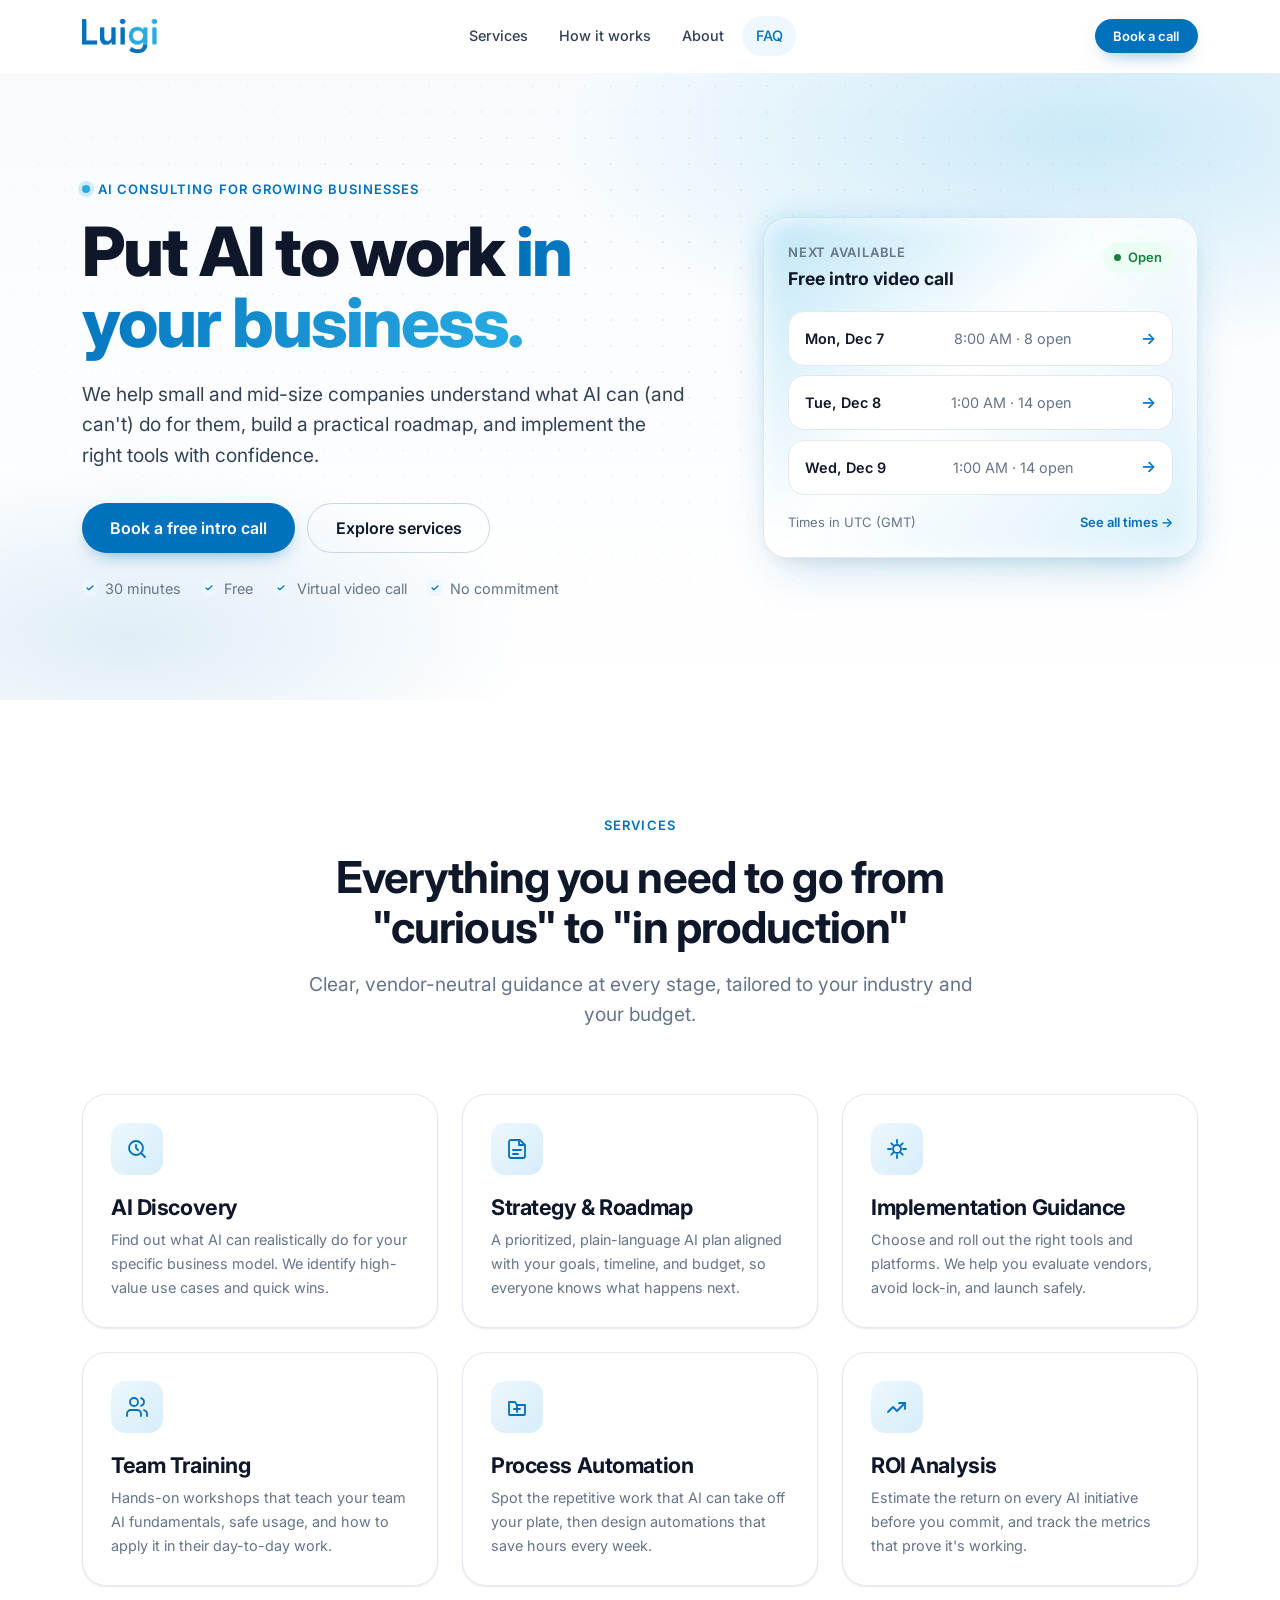
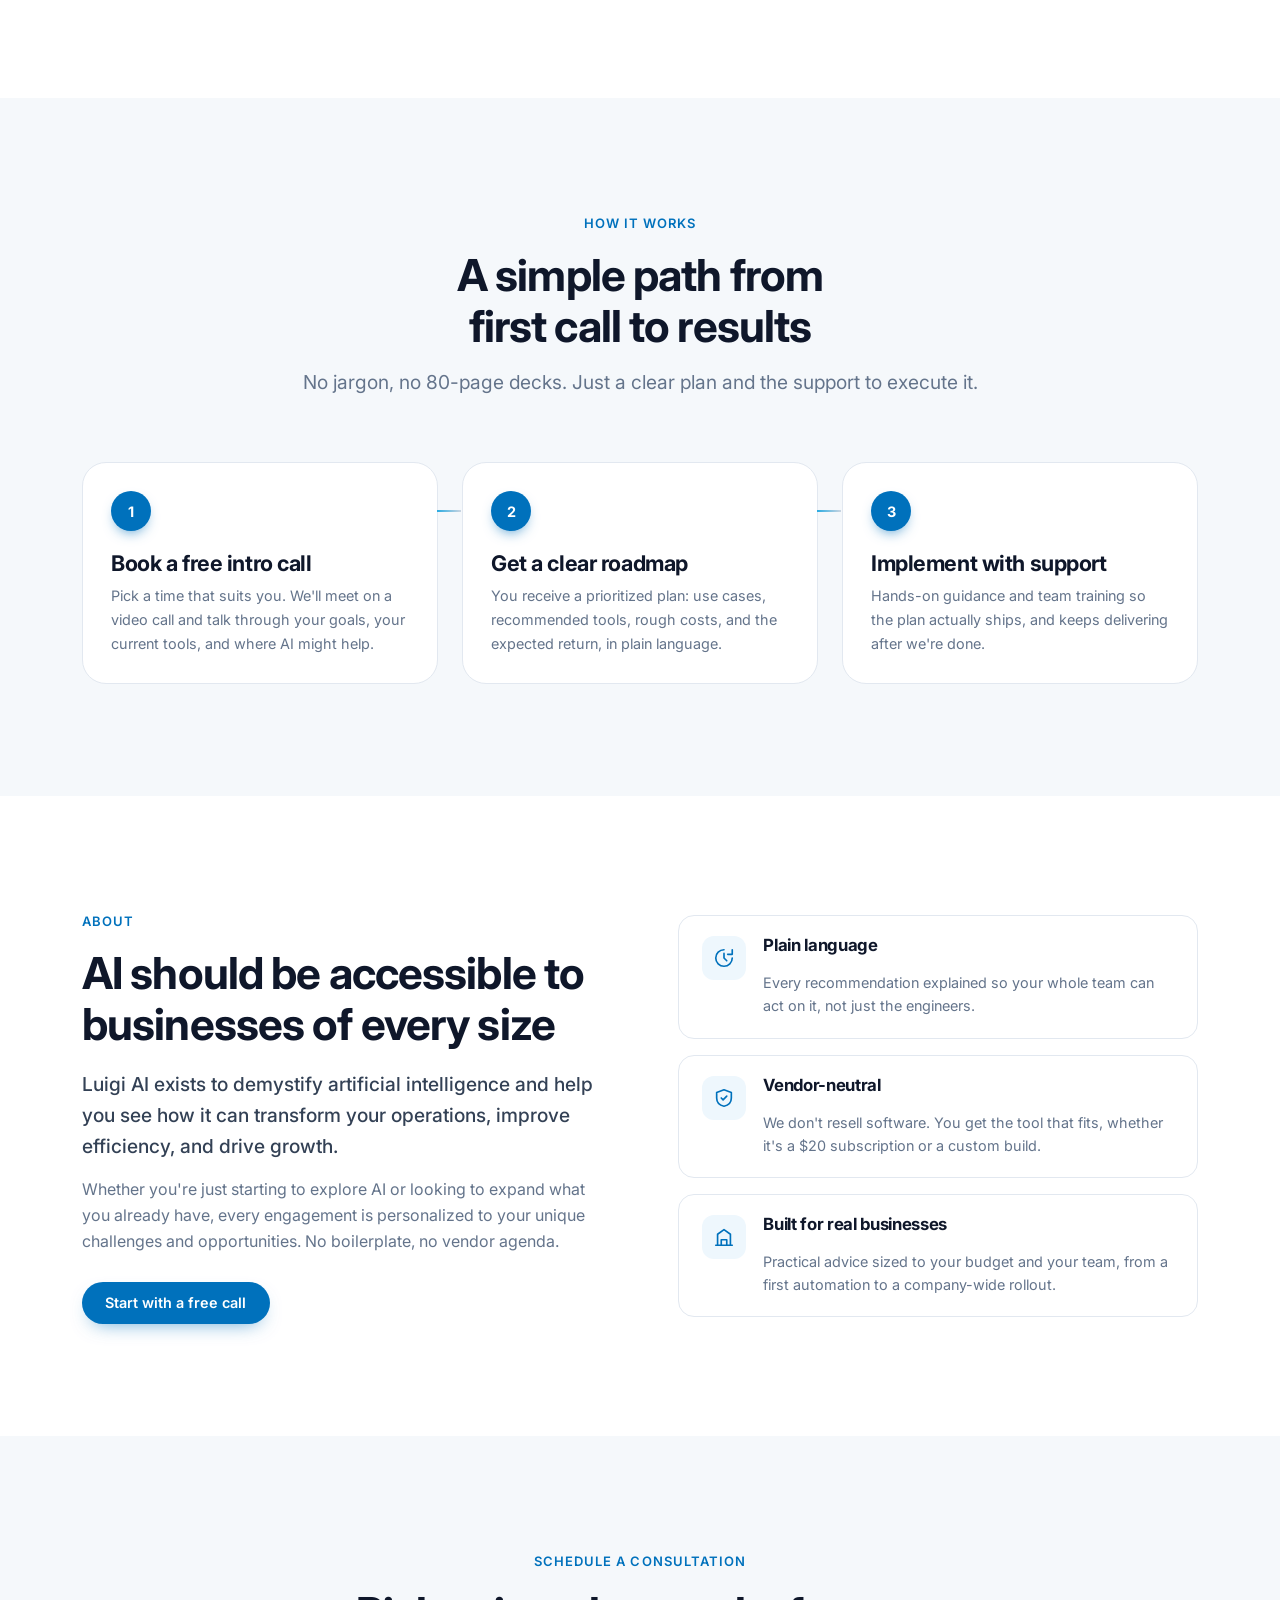
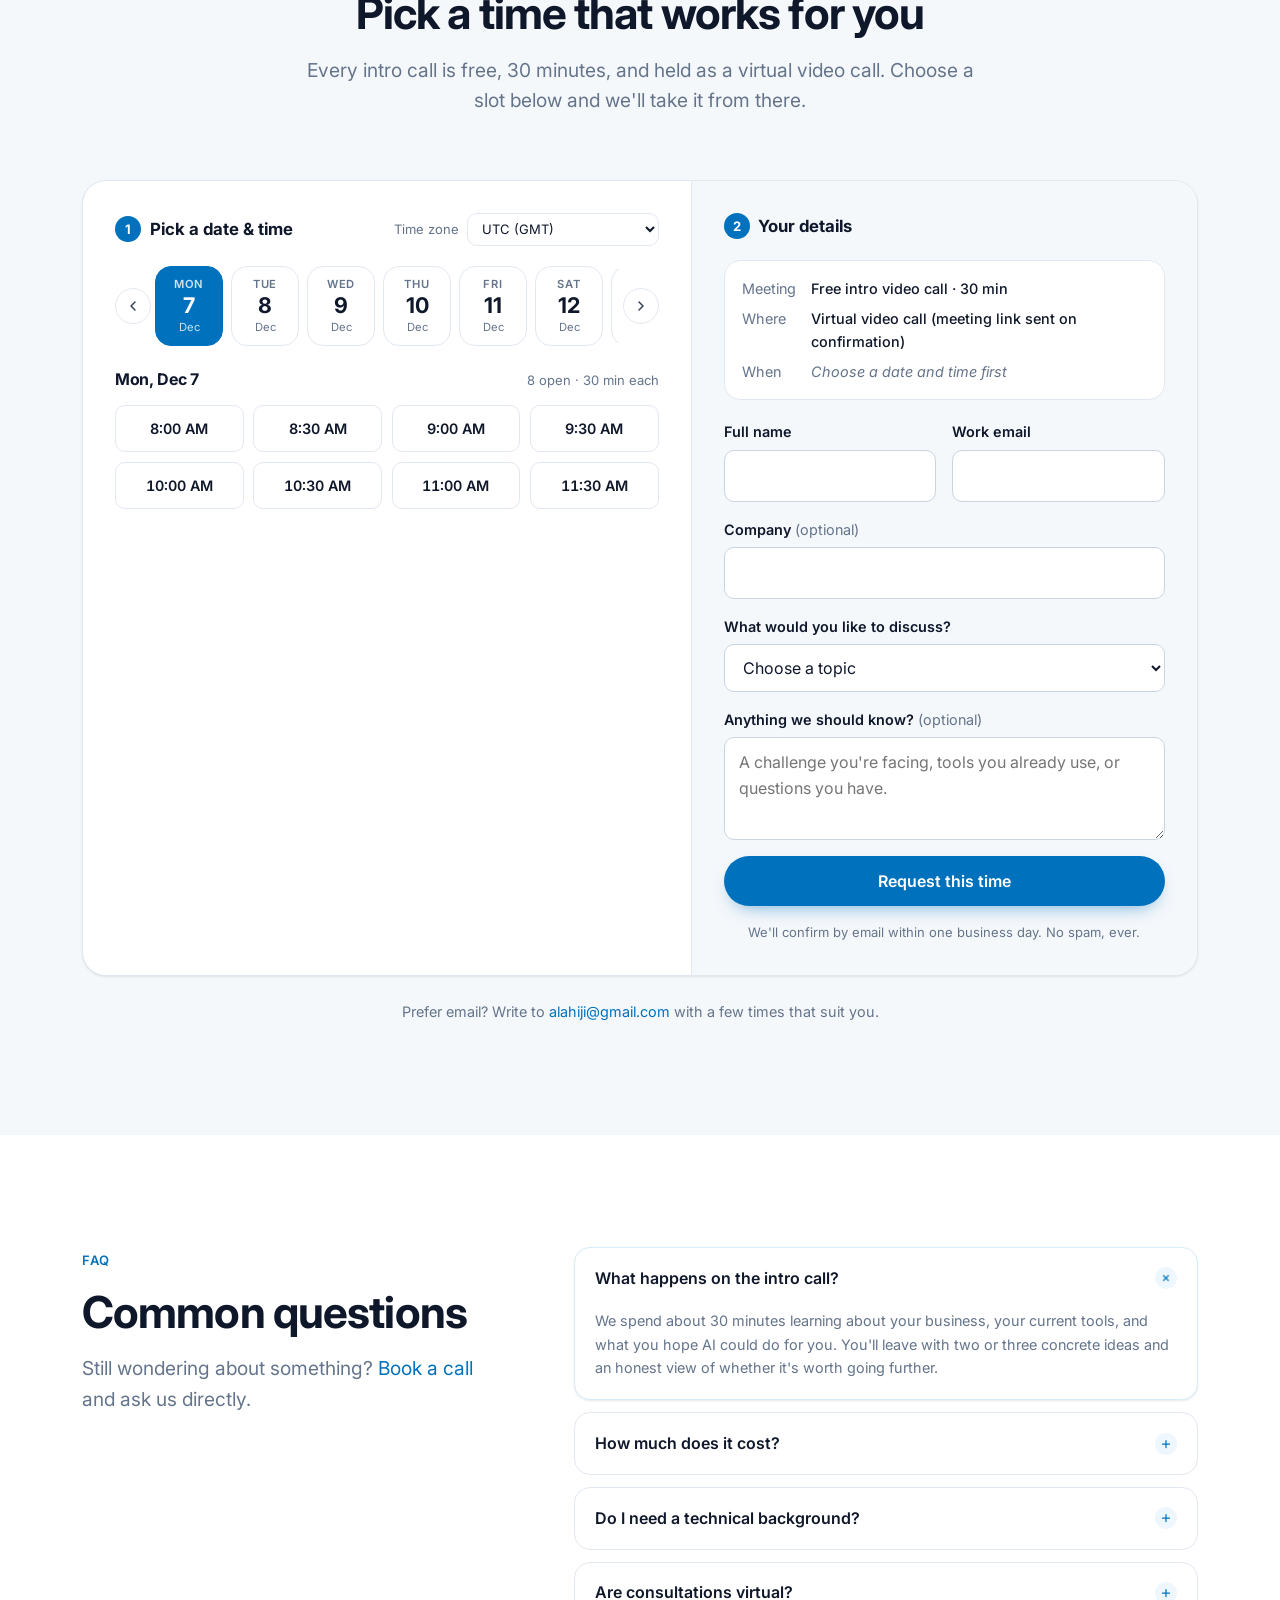
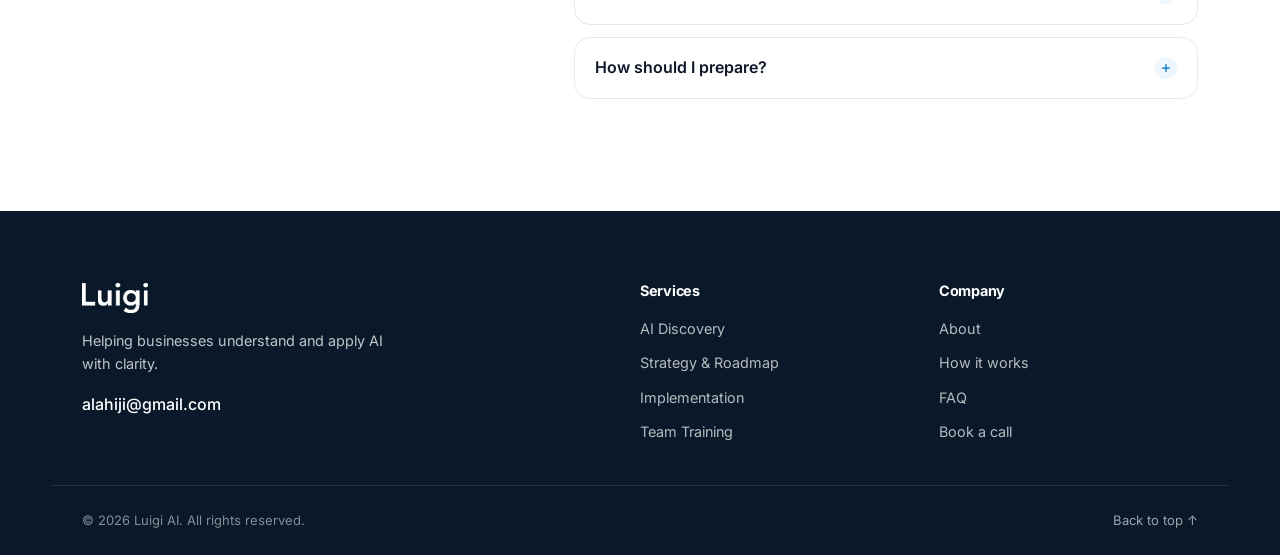
==== commit cb2755b8: "Support two hosts in different time zones; switch copy to virtual video calls Availability is now a " ====
--- a/index.html
+++ b/index.html
@@ -4,7 +4,7 @@
     <meta charset="UTF-8">
     <meta name="viewport" content="width=device-width, initial-scale=1.0">
     <title>Luigi AI — Practical AI consulting for your business</title>
-    <meta name="description" content="Luigi AI helps small and mid-size businesses understand what AI can do for them, build a practical roadmap, and implement the right tools. Book a free 30-minute intro call.">
+    <meta name="description" content="Luigi AI helps small and mid-size businesses understand what AI can do for them, build a practical roadmap, and implement the right tools. Book a free 30-minute video call.">
     <meta name="theme-color" content="#0071BC">
     <link rel="canonical" href="https://luigiai.dev/">
     <link rel="icon" href="favicon.svg" type="image/svg+xml">
@@ -13,7 +13,7 @@
     <meta property="og:type" content="website">
     <meta property="og:site_name" content="Luigi AI">
     <meta property="og:title" content="Luigi AI — Practical AI consulting for your business">
-    <meta property="og:description" content="Understand what AI can do for your business, get a clear roadmap, and implement with confidence. Book a free 30-minute intro call.">
+    <meta property="og:description" content="Understand what AI can do for your business, get a clear roadmap, and implement with confidence. Book a free 30-minute video call.">
     <meta property="og:url" content="https://luigiai.dev/">
     <meta property="og:image" content="https://luigiai.dev/static/Luigi%20AI%20Logo.png">
     <meta name="twitter:card" content="summary_large_image">
@@ -92,6 +92,7 @@
                     <ul class="hero-trust" aria-label="What to expect">
                         <li>30 minutes</li>
                         <li>Free</li>
+                        <li>Virtual video call</li>
                         <li>No commitment</li>
                     </ul>
                 </div>
@@ -100,7 +101,7 @@
                     <div class="hero-card-head">
                         <div>
                             <p class="hero-card-kicker">Next available</p>
-                            <p class="hero-card-title" data-meeting-label>Free intro call</p>
+                            <p class="hero-card-title" data-meeting-label>Free intro video call</p>
                         </div>
                         <span class="pill pill-live"><span class="pill-dot"></span>Open</span>
                     </div>
@@ -191,7 +192,7 @@
                     <li class="step" data-reveal>
                         <span class="step-num">1</span>
                         <h3>Book a free intro call</h3>
-                        <p>Pick a time that suits you. We'll talk through your goals, your current tools, and where AI might help.</p>
+                        <p>Pick a time that suits you. We'll meet on a video call and talk through your goals, your current tools, and where AI might help.</p>
                     </li>
                     <li class="step" data-reveal>
                         <span class="step-num">2</span>
@@ -250,7 +251,7 @@
                 <div class="section-head">
                     <p class="eyebrow">Schedule a consultation</p>
                     <h2 id="book-title">Pick a time that works for you</h2>
-                    <p class="section-lead">Every intro call is free, <span data-duration>30</span> minutes, and held over video. Choose a slot below and we'll take it from there.</p>
+                    <p class="section-lead">Every intro call is free, <span data-duration>30</span> minutes, and held as a virtual video call. Choose a slot below and we'll take it from there.</p>
                 </div>
 
                 <div class="booking-shell card" id="bookingShell">
@@ -287,8 +288,8 @@
                         <div class="faq-body"><p>Not at all. Most of our clients are business owners and operators. We translate the technical details into decisions you can make.</p></div>
                     </details>
                     <details class="faq-item">
-                        <summary>Are consultations remote?</summary>
-                        <div class="faq-body"><p>Yes. Calls are held over video, so we can work with you wherever you are. On-site workshops can be arranged for training engagements.</p></div>
+                        <summary>Are consultations virtual?</summary>
+                        <div class="faq-body"><p>Yes. Every consultation is a virtual video call, so we can work with you wherever you are. Our team works across US Central and Gulf time zones, which is why you'll find evening, daytime and weekend slots. On-site workshops can be arranged for training engagements.</p></div>
                     </details>
                     <details class="faq-item">
                         <summary>How should I prepare?</summary>
--- a/styles.css
+++ b/styles.css
@@ -737,6 +737,15 @@
 .times-head h3 { font-size: 1rem; }
 .times-head span { font-size: var(--fs-xs); color: var(--ink-3); }
 
+.time-groups { display: grid; gap: 1.25rem; }
+.time-group-label {
+    margin-bottom: .6rem;
+    font-size: var(--fs-xs);
+    font-weight: 600;
+    letter-spacing: .06em;
+    text-transform: uppercase;
+    color: var(--ink-3);
+}
 .time-grid {
     display: grid;
     grid-template-columns: repeat(auto-fill, minmax(104px, 1fr));
